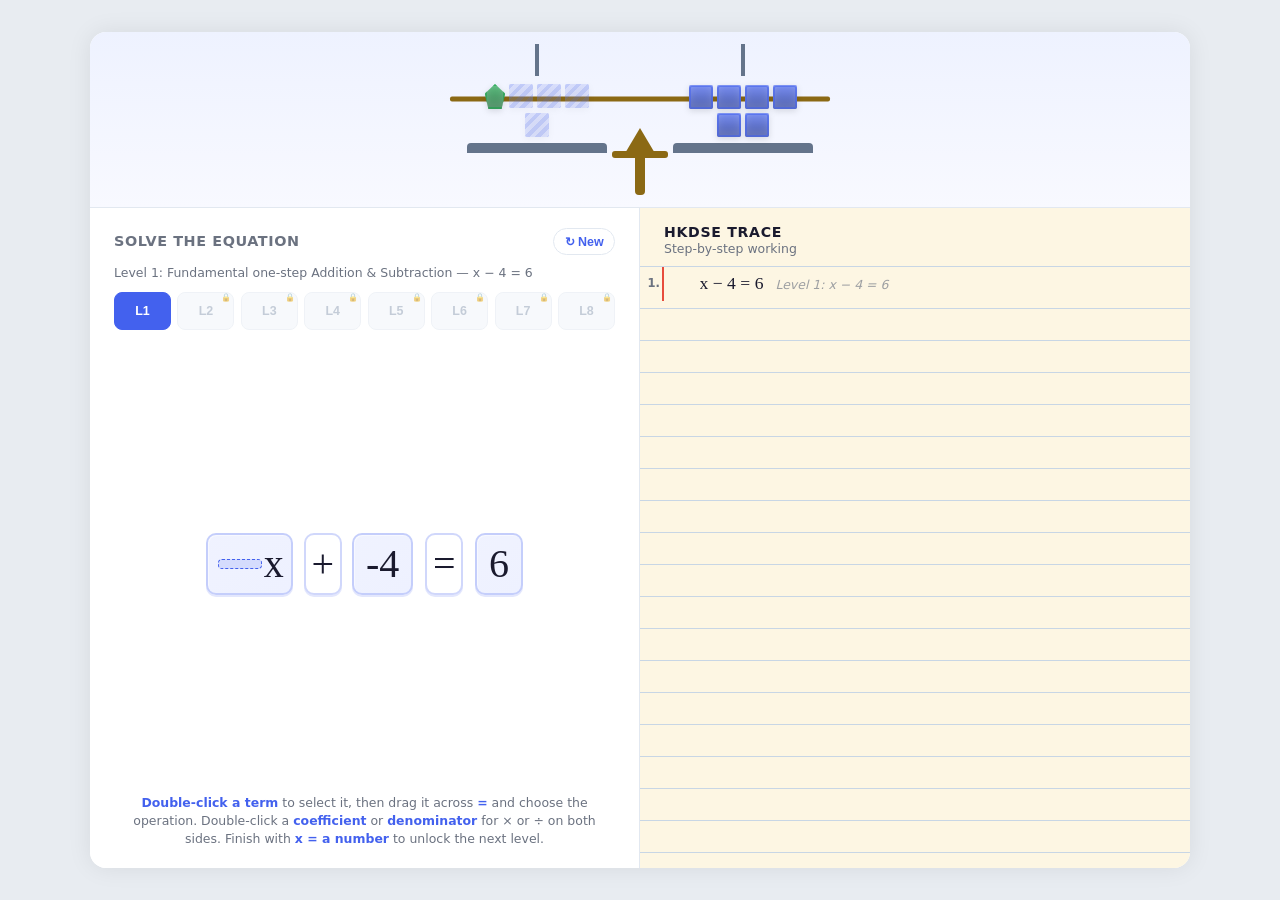
==== index.html @ f4ce08eb "Initial commit" ====
<!DOCTYPE html>
<html lang="en">
<head>
  <meta charset="UTF-8">
  <meta name="viewport" content="width=device-width, initial-scale=1.0, viewport-fit=cover">
  <meta name="theme-color" content="#4361ee">
  <title>Equation Learner</title>
  <link rel="stylesheet" href="styles.css">
</head>
<body>
  <div class="app" data-difficulty="easy">

    <!-- Zone 1: The Anchor -->
    <section class="zone zone--anchor" aria-label="Balance scale">
      <div class="balance-scale" aria-label="Algebraic balance scale with manipulatives">
        <div class="balance-scale__beam">
          <div class="balance-scale__plate balance-scale__plate--left">
            <div class="plate-surface" data-plate="left" aria-label="Left plate">
              <div class="plate-contents" id="plate-left"></div>
            </div>
          </div>
          <div class="balance-scale__fulcrum"></div>
          <div class="balance-scale__plate balance-scale__plate--right">
            <div class="plate-surface" data-plate="right" aria-label="Right plate">
              <div class="plate-contents" id="plate-right"></div>
            </div>
          </div>
        </div>
        <div class="balance-scale__stand"></div>
      </div>
    </section>

    <!-- Zone 2: The Action Canvas -->
    <section class="zone zone--canvas" aria-label="Equation workspace">
      <header class="canvas-header">
        <div class="canvas-header__top">
          <h1 class="canvas-title">Solve the equation</h1>
          <div class="canvas-header__actions">
            <a class="dragonbox-btn" id="dragonbox-btn" href="dragonbox.html" hidden title="Play the bonus DragonBox game">
              🐲 DragonBox
            </a>
            <button type="button" class="shuffle-btn" id="shuffle-btn" title="New random question">↻ New</button>
          </div>
        </div>
        <p class="level-info" id="level-info">Level 1: Loading…</p>
        <div class="level-picker" id="level-picker" role="group" aria-label="Choose level">
          <button type="button" class="level-btn is-active" data-level="1" title="Fundamental one-step Addition & Subtraction">L1</button>
          <button type="button" class="level-btn" data-level="2" title="Multiplicative one-step equations">L2</button>
          <button type="button" class="level-btn" data-level="3" title="Two-step standard equations">L3</button>
          <button type="button" class="level-btn" data-level="4" title="Combining like terms (both sides)">L4</button>
          <button type="button" class="level-btn" data-level="5" title="Removing brackets">L5</button>
          <button type="button" class="level-btn" data-level="6" title="Eliminating denominators">L6</button>
          <button type="button" class="level-btn" data-level="7" title="Bracket & denominator combo">L7</button>
          <button type="button" class="level-btn" data-level="8" title="Ultimate synthesis">L8</button>
        </div>
      </header>

      <div class="equation-canvas" id="equation-canvas">
        <svg class="distribution-svg" id="distribution-svg" aria-hidden="true"></svg>
        <div class="equation-row" id="equation-row"></div>
      </div>

      <p class="canvas-hint" id="canvas-hint">
        <strong>Double-click a term</strong> to select it, then drag it across <strong>=</strong> and choose the operation.
        Double-click a <strong>coefficient</strong> or <strong>denominator</strong> for × or ÷ on both sides.
        Finish with <strong>x = a number</strong> to unlock the next level.
      </p>
    </section>

    <!-- Zone 3: The HKDSE Trace -->
    <section class="zone zone--trace" aria-label="Solution trace">
      <header class="trace-header">
        <h2 class="trace-title">HKDSE Trace</h2>
        <span class="trace-subtitle">Step-by-step working</span>
      </header>
      <ol class="notebook-paper" id="step-trace"></ol>
    </section>

  </div>

  <!-- Operation modal -->
  <div class="op-modal" id="op-modal" hidden>
    <div class="op-modal__backdrop" data-dismiss="modal"></div>
    <div class="op-modal__panel" role="dialog" aria-modal="true" aria-labelledby="op-modal-title">
      <h3 class="op-modal__title" id="op-modal-title">What must we do to BOTH sides?</h3>
      <p class="op-modal__context" id="op-modal-context"></p>
      <div class="op-modal__choices" id="op-modal-choices"></div>
      <button type="button" class="op-modal__cancel" id="op-modal-cancel">Cancel</button>
    </div>
  </div>

  <div class="toast-stack" id="toast-stack" aria-live="polite"></div>

  <script src="levels.js"></script>
  <script src="progress.js"></script>
  <script src="state.js"></script>
  <script src="equation.js"></script>
  <script src="app.js"></script>
  <script>
    if (!window.LEVELS || !window.LEVELS.length) {
      document.getElementById("level-info").textContent =
        "Error: levels.js did not load. Keep all files in the same folder and refresh.";
    } else if (window.AppStore && !window.AppStore.isReady()) {
      window.AppStore.loadLevel(1);
    }
  </script>
</body>
</html>
---- styles.css ----
/* ── Reset & base ─────────────────────────────────────────── */
*, *::before, *::after { box-sizing: border-box; margin: 0; padding: 0; }

:root {
  /* Zone proportions (mobile portrait default) */
  --zone-anchor: 25%;
  --zone-canvas: 40%;
  --zone-trace: 35%;

  /* Difficulty overrides */
  --anchor-easy: 30%;
  --anchor-medium: 18%;
  --anchor-hard: 0%;

  /* Fluid sizing tokens */
  --app-max-width: 100%;
  --app-radius: 0;
  --app-padding-x: clamp(0.75rem, 3vw, 1.5rem);
  --app-padding-y: env(safe-area-inset-top, 0px) env(safe-area-inset-right, 0px) env(safe-area-inset-bottom, 0px) env(safe-area-inset-left, 0px);

  --scale-beam-width: clamp(220px, 78vw, 420px);
  --scale-chain-height: clamp(18px, 5vw, 32px);
  --scale-plate-width: clamp(72px, 28vw, 140px);
  --tile-size: clamp(16px, 4.5vw, 24px);
  --tile-int-color: #4361ee;
  --tile-var-color: #16a34a;
  --tile-neutral: #94a3b8;
  --scale-fulcrum: clamp(10px, 3vw, 16px);
  --scale-stand-height: clamp(24px, 6vw, 44px);

  --font-math-size: clamp(1.25rem, 4.5vw + 0.5rem, 2.25rem);
  --font-ui-size: clamp(0.7rem, 1.5vw + 0.5rem, 0.9rem);
  --font-trace-size: clamp(0.82rem, 1.2vw + 0.6rem, 1.05rem);
  --font-hint-size: clamp(0.62rem, 1vw + 0.45rem, 0.78rem);

  --term-padding-y: clamp(0.35rem, 1.5vw, 0.55rem);
  --term-padding-x: clamp(0.45rem, 2vw, 0.75rem);
  --term-radius: clamp(6px, 1.5vw, 10px);
  --term-gap: clamp(0.25rem, 1.5vw, 0.65rem);

  --line-height: clamp(24px, 5vw, 32px);
  --trace-padding: clamp(0.5rem, 2vw, 1rem);

  --ink: #1a1a2e;
  --ink-muted: #6b7280;
  --paper: #fdf6e3;
  --paper-line: #c8d6e5;
  --paper-margin: #e74c3c;
  --accent: #4361ee;
  --accent-light: #eef1ff;
  --scale-wood: #8b6914;
  --scale-metal: #64748b;

  --font-math: "Cambria Math", "Times New Roman", serif;
  --font-ui: system-ui, -apple-system, "Segoe UI", sans-serif;
}

html {
  height: 100%;
  -webkit-text-size-adjust: 100%;
  text-size-adjust: 100%;
}

body {
  min-height: 100%;
  min-height: 100dvh;
  overflow: hidden;
  font-family: var(--font-ui);
  font-size: var(--font-ui-size);
  color: var(--ink);
  background: #e8ecf1;
  padding: var(--app-padding-y);
}

/* ── App shell ─────────────────────────────────────────────── */
.app {
  display: flex;
  flex-direction: column;
  width: 100%;
  max-width: var(--app-max-width);
  height: 100%;
  height: 100dvh;
  max-height: 100dvh;
  margin: 0 auto;
  background: #fff;
  border-radius: var(--app-radius);
  box-shadow: 0 0 24px rgba(0, 0, 0, 0.08);
  overflow: hidden;
}

.zone {
  overflow: hidden;
  min-height: 0;
}

.zone--anchor {
  flex: 0 0 var(--zone-anchor);
  display: flex;
  align-items: center;
  justify-content: center;
  padding: clamp(0.25rem, 1.5vw, 0.75rem);
  background: linear-gradient(180deg, #eef2ff 0%, #f8f9ff 100%);
  border-bottom: 1px solid #e2e8f0;
  transition: flex-basis 0.35s ease, opacity 0.35s ease, min-height 0.35s ease;
}

.zone--canvas {
  flex: 0 0 var(--zone-canvas);
  display: flex;
  flex-direction: column;
  padding: clamp(0.5rem, 2vw, 1.25rem) var(--app-padding-x);
  background: #fff;
  border-bottom: 1px solid #e2e8f0;
  min-height: clamp(180px, 32vh, 360px);
  overflow-y: auto;
  overflow-x: hidden;
}

.zone--trace {
  flex: 1 1 var(--zone-trace);
  display: flex;
  flex-direction: column;
  min-height: clamp(120px, 22vh, 280px);
  background: var(--paper);
}

/* ── Difficulty: scale visibility ─────────────────────────── */
.app[data-difficulty="easy"] .zone--anchor {
  flex-basis: var(--anchor-easy);
}

.app[data-difficulty="easy"] .balance-scale {
  transform: scale(1);
  opacity: 1;
}

.app[data-difficulty="medium"] .zone--anchor {
  flex-basis: var(--anchor-medium);
}

.app[data-difficulty="medium"] .balance-scale {
  transform: scale(0.78);
  opacity: 0.85;
}

.app[data-difficulty="hard"] .zone--anchor {
  flex-basis: var(--anchor-hard);
  min-height: 0;
  padding: 0;
  opacity: 0;
  pointer-events: none;
  border: none;
}

.app[data-difficulty="hard"] .balance-scale {
  transform: scale(0.5);
}

/* ── Zone 1: Balance scale ────────────────────────────────── */
.balance-scale {
  display: flex;
  flex-direction: column;
  align-items: center;
  max-width: 100%;
  transition: transform 0.35s ease, opacity 0.35s ease;
  user-select: none;
  -webkit-user-select: none;
}

.balance-scale__beam {
  display: grid;
  grid-template-columns: 1fr auto 1fr;
  align-items: end;
  width: var(--scale-beam-width);
  max-width: 100%;
  position: relative;
  transform: rotate(var(--scale-tilt, 0deg));
  transform-origin: 50% 85%;
  transition: transform 0.55s cubic-bezier(0.34, 1.2, 0.64, 1);
}

.balance-scale[data-balance="tilted-left"] .balance-scale__fulcrum {
  filter: drop-shadow(-2px 2px 2px rgba(239, 68, 68, 0.35));
}

.balance-scale[data-balance="tilted-right"] .balance-scale__fulcrum {
  filter: drop-shadow(2px 2px 2px rgba(239, 68, 68, 0.35));
}

.balance-scale[data-balanced="true"] .balance-scale__beam {
  --scale-tilt: 0deg;
}

.balance-scale__beam::before {
  content: "";
  position: absolute;
  top: 50%;
  left: 0;
  right: 0;
  height: clamp(3px, 0.8vw, 5px);
  background: var(--scale-wood);
  border-radius: 2px;
  transform: translateY(-50%);
  z-index: 1;
}

.balance-scale__plate {
  display: flex;
  flex-direction: column;
  align-items: center;
  z-index: 2;
}

.balance-scale__plate::before {
  content: "";
  width: clamp(2px, 0.6vw, 4px);
  height: var(--scale-chain-height);
  background: var(--scale-metal);
  margin-bottom: -2px;
}

.balance-scale__plate::after {
  content: "";
  width: var(--scale-plate-width);
  height: clamp(6px, 1.5vw, 10px);
  background: var(--scale-metal);
  border-radius: 4px 4px 0 0;
}

/* ── Plate surface & manipulatives ─────────────────────────── */
.plate-surface {
  display: flex;
  align-items: flex-end;
  justify-content: center;
  width: var(--scale-plate-width);
  min-height: calc(var(--tile-size) * 2.8);
  margin-bottom: 2px;
  z-index: 2;
}

.plate-contents {
  display: flex;
  flex-wrap: wrap;
  align-content: flex-end;
  justify-content: center;
  gap: clamp(2px, 0.6vw, 4px);
  width: 100%;
  min-height: calc(var(--tile-size) * 2.2);
  padding: clamp(2px, 0.5vw, 4px);
  position: relative;
}

.plate-surface.is-drop-target .plate-contents {
  outline: 2px dashed var(--accent);
  outline-offset: 2px;
  border-radius: 4px;
  background: rgba(67, 97, 238, 0.06);
}

/* Shared manipulative base — glass fill-level containers */
.manipulative {
  --tile-color: var(--tile-int-color);
  --liquid-color: color-mix(in srgb, var(--tile-color) 82%, white);
  --liquid-deep: color-mix(in srgb, var(--tile-color) 65%, black);
  --glass-stroke: color-mix(in srgb, var(--tile-color) 55%, transparent);
  position: relative;
  width: var(--tile-size);
  height: var(--tile-size);
  flex-shrink: 0;
  cursor: grab;
  touch-action: none;
  transition: transform 0.2s ease, box-shadow 0.2s ease, opacity 0.2s ease;
  -webkit-user-select: none;
  user-select: none;
}

.manipulative--variable {
  --tile-color: var(--tile-var-color);
  --liquid-color: color-mix(in srgb, var(--tile-var-color) 78%, white);
  --liquid-deep: color-mix(in srgb, var(--tile-var-color) 62%, black);
  width: calc(var(--tile-size) * 0.85);
  height: calc(var(--tile-size) * 1.05);
}

.manipulative.is-dragging {
  opacity: 0.45;
  cursor: grabbing;
  z-index: 10;
}

.manipulative__glass {
  position: relative;
  width: 100%;
  height: 100%;
  filter: drop-shadow(0 2px 3px rgba(0, 0, 0, 0.12));
}

.manipulative__fill-wrap {
  position: absolute;
  left: 0;
  right: 0;
  bottom: 0;
  height: var(--fill-level, 100%);
  overflow: hidden;
  z-index: 1;
}

/* Liquid inside pawn — clipped to fill level from bottom */
.manipulative--variable .manipulative__fill-wrap .manipulative__fill {
  position: absolute;
  left: 0;
  bottom: 0;
  width: 100%;
  height: calc(100% * 100 / var(--fill-numer, 100));
  background: linear-gradient(
    180deg,
    var(--liquid-color) 0%,
    var(--liquid-deep) 100%
  );
  clip-path: polygon(50% 0%, 100% 38%, 82% 100%, 18% 100%, 0% 38%);
}

/* Liquid inside cube — clipped to fill level from bottom */
.manipulative__fill-wrap .manipulative__fill--cube {
  position: absolute;
  left: 0;
  bottom: 0;
  width: 100%;
  height: calc(100% * 100 / var(--fill-numer, 100));
  background: linear-gradient(
    180deg,
    var(--liquid-color) 0%,
    var(--liquid-deep) 100%
  );
  border-radius: 2px;
}

/* Glass outline — pawn (empty top shows through) */
.manipulative--variable .manipulative__outline {
  position: absolute;
  inset: 0;
  z-index: 2;
  pointer-events: none;
  clip-path: polygon(50% 0%, 100% 38%, 82% 100%, 18% 100%, 0% 38%);
  background: rgba(255, 255, 255, 0.12);
  box-shadow:
    inset 0 0 0 2px var(--glass-stroke),
    inset 0 -6px 12px rgba(255, 255, 255, 0.25);
}

/* Glass outline — cube */
.manipulative__outline--cube {
  position: absolute;
  inset: 0;
  z-index: 2;
  pointer-events: none;
  border-radius: 3px;
  background: rgba(255, 255, 255, 0.14);
  box-shadow:
    inset 0 0 0 2px var(--glass-stroke),
    inset 0 1px 0 rgba(255, 255, 255, 0.55),
    inset 0 -4px 10px rgba(255, 255, 255, 0.2);
}

/* Liquid surface meniscus at fill line */
.manipulative--partial .manipulative__fill-wrap::after {
  content: "";
  position: absolute;
  top: 0;
  left: 8%;
  right: 8%;
  height: 2px;
  background: color-mix(in srgb, var(--liquid-color) 90%, white);
  border-radius: 50%;
  opacity: 0.85;
  z-index: 3;
  box-shadow: 0 0 4px color-mix(in srgb, var(--liquid-color) 50%, transparent);
}

/* Positive: colored liquid in clear glass */
.manipulative--positive.manipulative--glass {
  background: transparent;
  border: none;
  box-shadow: none;
}

/* Negative: dashed glass, lighter liquid */
.manipulative--negative.manipulative--glass {
  background: transparent;
  border: none;
  box-shadow: none;
}

.manipulative--negative .manipulative__fill-wrap .manipulative__fill,
.manipulative--negative .manipulative__fill-wrap .manipulative__fill--cube {
  background: repeating-linear-gradient(
    135deg,
    color-mix(in srgb, var(--tile-color) 35%, transparent),
    color-mix(in srgb, var(--tile-color) 35%, transparent) 4px,
    color-mix(in srgb, var(--tile-color) 18%, transparent) 4px,
    color-mix(in srgb, var(--tile-color) 18%, transparent) 8px
  );
  opacity: 0.85;
}

.manipulative--negative .manipulative__outline,
.manipulative--negative .manipulative__outline--cube {
  background: rgba(255, 255, 255, 0.08);
  box-shadow:
    inset 0 0 0 2px dashed var(--tile-color),
    inset 0 1px 0 rgba(255, 255, 255, 0.35);
}

.manipulative--ghost {
  filter: drop-shadow(0 8px 16px rgba(67, 97, 238, 0.28));
}

/* Zero-pair merge animation */
.manipulative.is-merging {
  pointer-events: none;
  z-index: 20;
  animation: zero-pair-merge 0.65s ease-in forwards;
}

@keyframes zero-pair-merge {
  0% {
    transform: translate(0, 0) scale(1);
    opacity: 1;
    filter: none;
    box-shadow: none;
  }
  35% {
    transform: translate(var(--snap-x, 0), var(--snap-y, 0)) scale(1.12);
    opacity: 1;
    filter: drop-shadow(0 0 8px rgba(148, 163, 184, 0.9));
    background: var(--tile-neutral);
    border-color: var(--tile-neutral);
    box-shadow: 0 0 14px rgba(148, 163, 184, 0.75);
  }
  70% {
    transform: translate(var(--snap-x, 0), var(--snap-y, 0)) scale(1.05);
    opacity: 0.85;
    filter: drop-shadow(0 0 16px rgba(148, 163, 184, 1));
  }
  100% {
    transform: translate(var(--snap-x, 0), var(--snap-y, 0)) scale(0);
    opacity: 0;
    filter: none;
  }
}

.manipulative--integer.is-merging .manipulative__fill--cube,
.manipulative--variable.is-merging .manipulative__fill {
  background: var(--tile-neutral) !important;
  opacity: 0.9;
}

.manipulative--integer.is-merging .manipulative__outline--cube,
.manipulative--variable.is-merging .manipulative__outline {
  box-shadow: inset 0 0 0 2px var(--tile-neutral), 0 0 16px rgba(148, 163, 184, 0.8) !important;
}

.balance-scale__fulcrum {
  width: 0;
  height: 0;
  border-left: var(--scale-fulcrum) solid transparent;
  border-right: var(--scale-fulcrum) solid transparent;
  border-bottom: calc(var(--scale-fulcrum) * 1.7) solid var(--scale-wood);
  z-index: 3;
  align-self: end;
  margin-bottom: -2px;
}

.balance-scale__stand {
  width: clamp(6px, 1.5vw, 10px);
  height: var(--scale-stand-height);
  background: var(--scale-wood);
  border-radius: 0 0 4px 4px;
  margin-top: -2px;
}

.balance-scale__stand::after {
  content: "";
  display: block;
  width: clamp(36px, 12vw, 56px);
  height: clamp(4px, 1vw, 7px);
  background: var(--scale-wood);
  border-radius: 3px;
  margin-left: calc(clamp(36px, 12vw, 56px) / -2 + clamp(6px, 1.5vw, 10px) / 2);
}

/* ── Zone 2: Action canvas ────────────────────────────────── */
.canvas-header {
  display: flex;
  flex-direction: column;
  align-items: stretch;
  gap: clamp(0.35rem, 2vw, 0.65rem);
  margin-bottom: clamp(0.4rem, 2vw, 0.85rem);
  flex-shrink: 0;
}

.canvas-title {
  font-size: clamp(0.72rem, 1.8vw + 0.4rem, 0.9rem);
  font-weight: 600;
  color: var(--ink-muted);
  text-transform: uppercase;
  letter-spacing: 0.04em;
}

.difficulty-picker {
  display: flex;
  flex-wrap: wrap;
  gap: clamp(0.2rem, 1vw, 0.35rem);
}

.difficulty-btn {
  padding: clamp(0.2rem, 1vw, 0.35rem) clamp(0.45rem, 2vw, 0.7rem);
  min-height: 32px;
  min-width: 44px;
  font-size: clamp(0.65rem, 1.2vw + 0.4rem, 0.78rem);
  font-weight: 600;
  border: 1px solid #e2e8f0;
  border-radius: 999px;
  background: #fff;
  color: var(--ink-muted);
  cursor: pointer;
  transition: background 0.15s, color 0.15s, border-color 0.15s;
}

.difficulty-btn.is-active {
  background: var(--accent);
  border-color: var(--accent);
  color: #fff;
}

.equation-picker {
  display: none;
}

.canvas-header__top {
  display: flex;
  align-items: center;
  justify-content: space-between;
  width: 100%;
  gap: 0.5rem;
}

.canvas-header__actions {
  display: flex;
  align-items: center;
  gap: 0.4rem;
  flex-shrink: 0;
}

.dragonbox-btn {
  display: inline-flex;
  align-items: center;
  gap: 0.2rem;
  flex-shrink: 0;
  padding: 0.3rem 0.65rem;
  font-size: clamp(0.62rem, 1.1vw + 0.32rem, 0.76rem);
  font-weight: 700;
  border: 1px solid #c4b5fd;
  border-radius: 999px;
  background: linear-gradient(145deg, #f5f3ff, #ede9fe);
  color: #5b21b6;
  text-decoration: none;
  white-space: nowrap;
  transition: background 0.15s, border-color 0.15s, transform 0.15s;
}

.dragonbox-btn:hover {
  background: linear-gradient(145deg, #ede9fe, #ddd6fe);
  border-color: #a78bfa;
  transform: translateY(-1px);
}

.dragonbox-btn[hidden] {
  display: none !important;
}

.level-info {
  width: 100%;
  font-size: clamp(0.65rem, 1.5vw + 0.35rem, 0.78rem);
  color: var(--ink-muted);
  line-height: 1.35;
}

.level-btn {
  min-height: 38px;
  min-width: 0;
  padding: 0.35rem 0.2rem;
  font-size: clamp(0.68rem, 1.4vw + 0.35rem, 0.78rem);
  font-weight: 700;
  border: 1px solid #dbeafe;
  border-radius: 8px;
  background: #f8fafc;
  color: var(--ink-muted);
  cursor: pointer;
  line-height: 1.1;
  pointer-events: auto;
  position: relative;
  z-index: 2;
}

.level-picker {
  display: grid;
  grid-template-columns: repeat(8, minmax(0, 1fr));
  gap: clamp(0.25rem, 1vw, 0.4rem);
  width: 100%;
  flex-shrink: 0;
  position: relative;
  z-index: 2;
}

.level-btn.is-active {
  background: var(--accent);
  border-color: var(--accent);
  color: #fff;
}

.level-btn.is-completed:not(.is-active) {
  border-color: #86efac;
  background: #f0fdf4;
  color: #166534;
}

.level-btn.is-locked {
  opacity: 0.55;
  cursor: not-allowed;
  background: #f1f5f9;
  border-color: #e2e8f0;
  color: #94a3b8;
}

.level-btn.is-locked::after {
  content: "🔒";
  position: absolute;
  top: 1px;
  right: 2px;
  font-size: 0.5rem;
  line-height: 1;
  pointer-events: none;
}

.level-btn.is-completed:not(.is-active)::before {
  content: "✓";
  position: absolute;
  top: 1px;
  left: 3px;
  font-size: 0.55rem;
  line-height: 1;
  color: #16a34a;
  pointer-events: none;
}

.level-btn.is-active.is-completed::before {
  content: "✓";
  position: absolute;
  top: 1px;
  left: 3px;
  font-size: 0.55rem;
  line-height: 1;
  color: rgba(255, 255, 255, 0.9);
  pointer-events: none;
}

.shuffle-btn {
  flex-shrink: 0;
  padding: 0.3rem 0.65rem;
  font-size: clamp(0.65rem, 1.2vw + 0.35rem, 0.78rem);
  font-weight: 600;
  border: 1px solid #e2e8f0;
  border-radius: 999px;
  background: #fff;
  color: var(--accent);
  cursor: pointer;
}

.shuffle-btn:hover {
  background: var(--accent-light);
}

.math-term--fraction {
  display: inline-flex;
  flex-direction: column;
  align-items: center;
  background: #fef3c7;
  border-color: #fcd34d;
  cursor: default;
  padding: 0.25rem 0.35rem;
  min-width: 2.5em;
}

.math-term__numerator {
  display: inline-flex;
  flex-wrap: wrap;
  align-items: center;
  justify-content: center;
  gap: 0.15rem;
}

.math-term__frac-bar {
  display: block;
  width: 100%;
  height: 2px;
  background: var(--ink);
  margin: 0.12rem 0;
}

.math-term--denom-tap {
  display: inline-flex;
  align-items: center;
  justify-content: center;
  min-width: 1.4em;
  padding: 0.08em 0.3em;
  border-radius: 4px;
  background: rgba(245, 158, 11, 0.18);
  border: 1px dashed #f59e0b;
  cursor: pointer;
  font-weight: 700;
}

.math-term--denom-tap:hover {
  background: rgba(245, 158, 11, 0.32);
}

.math-term__leading-sign {
  align-self: center;
  margin-right: 0.15rem;
  font-weight: 300;
}

@media (max-width: 480px) {
  .level-picker {
    grid-template-columns: repeat(4, 1fr);
  }
}

.equation-canvas {
  flex: 1;
  display: flex;
  align-items: center;
  justify-content: flex-start;
  min-height: 0;
  overflow-x: auto;
  overflow-y: hidden;
  -webkit-overflow-scrolling: touch;
  position: relative;
}

/* Level 8: long fractions — compact terms to fit one screen */
.equation-canvas--compact {
  justify-content: center;
  overflow-x: hidden;
  --font-math-size: clamp(0.62rem, 1.8vw + 0.2rem, 0.95rem);
  --term-padding-y: clamp(0.14rem, 0.7vw, 0.28rem);
  --term-padding-x: clamp(0.18rem, 0.9vw, 0.36rem);
  --term-gap: clamp(0.1rem, 0.5vw, 0.28rem);
  --term-radius: clamp(3px, 0.8vw, 6px);
}

.equation-canvas--compact .equation-row {
  min-width: 0;
  max-width: 100%;
  transform-origin: center center;
  padding: 0.1rem;
}

.equation-canvas--compact .math-term {
  border-width: 1.5px;
}

.equation-canvas--compact .math-term--fraction {
  padding: 0.1rem 0.18rem;
  min-width: 1.6em;
}

.equation-canvas--compact .math-term__numerator {
  gap: 0.08rem;
}

.equation-canvas--compact .math-term__frac-bar {
  height: 1.5px;
  margin: 0.08rem 0;
}

.equation-canvas--compact .math-term--denom-tap,
.equation-canvas--compact .math-term--coeff-tap {
  min-width: 0.85em;
  padding: 0.04em 0.12em;
  font-size: 0.88em;
  margin: 0;
}

.equation-canvas--compact .math-term--group {
  gap: 0.05rem;
}

.equation-canvas--compact .math-term__group-inner {
  gap: 0.1rem;
}

.equation-canvas--compact .math-term__group-inner .math-term {
  padding: 0.12em 0.2em;
  font-size: 0.9em;
}

.equation-canvas--compact .math-term--operator {
  padding: var(--term-padding-y) 0.1rem;
  font-size: 0.85em;
}

.equation-canvas--compact .math-term--equals {
  font-size: 0.9em;
}

.equation-canvas--compact .math-term__leading-sign {
  margin-right: 0.08rem;
  font-size: 0.9em;
}

.equation-canvas--compact .math-term__paren,
.equation-canvas--compact .math-term__inner-op {
  font-size: 0.88em;
}

.distribution-svg {
  position: absolute;
  inset: 0;
  pointer-events: none;
  z-index: 5;
  overflow: visible;
}

.distribution-svg .distribution-arc {
  fill: none;
  stroke: #f59e0b;
  stroke-width: 3;
  stroke-dasharray: 8 5;
  stroke-linecap: round;
  pointer-events: stroke;
  cursor: pointer;
  opacity: 0.85;
  transition: stroke 0.2s, opacity 0.2s, stroke-width 0.2s;
}

.distribution-svg .distribution-arc:hover {
  stroke: #d97706;
  stroke-width: 4;
  opacity: 1;
}

.distribution-svg .distribution-arc.is-confirmed {
  stroke: #16a34a;
  stroke-dasharray: none;
  opacity: 1;
  animation: arc-pulse 0.45s ease;
}

@keyframes arc-pulse {
  0%, 100% { filter: drop-shadow(0 0 0 transparent); }
  50% { filter: drop-shadow(0 0 6px rgba(22, 163, 74, 0.8)); }
}

.equation-row {
  display: flex;
  flex-wrap: nowrap;
  align-items: center;
  justify-content: center;
  gap: var(--term-gap);
  width: max-content;
  min-width: 100%;
  padding: 0.25rem;
  position: relative;
  z-index: 2;
  white-space: nowrap;
}

.equation-side {
  display: inline-flex;
  flex-wrap: nowrap;
  flex-shrink: 0;
  align-items: center;
  justify-content: center;
  gap: var(--term-gap);
  white-space: nowrap;
}

.math-term {
  display: inline-flex;
  flex-shrink: 0;
  align-items: center;
  justify-content: center;
  padding: var(--term-padding-y) var(--term-padding-x);
  font-family: var(--font-math);
  font-size: var(--font-math-size);
  line-height: 1;
  background: linear-gradient(145deg, color-mix(in srgb, var(--accent-light) 90%, white), var(--accent-light));
  border: 2px solid color-mix(in srgb, var(--accent) 25%, transparent);
  border-radius: var(--term-radius);
  cursor: grab;
  touch-action: none;
  transition: border-color 0.15s, box-shadow 0.15s, transform 0.15s;
  -webkit-user-select: none;
  user-select: none;
  box-shadow:
    inset 1px 1px 0 rgba(255, 255, 255, 0.5),
    0 2px 0 color-mix(in srgb, var(--accent) 15%, transparent);
}

.math-term--movable:active {
  cursor: grabbing;
}

.math-term:hover {
  border-color: var(--accent);
  transform: translateY(-1px);
  box-shadow:
    inset 1px 1px 0 rgba(255, 255, 255, 0.5),
    0 4px 10px rgba(67, 97, 238, 0.18);
}

.math-term.is-selected {
  border-color: var(--accent);
  box-shadow: 0 0 0 3px rgba(67, 97, 238, 0.25);
  transform: scale(1.05);
}

.math-term.is-dragging {
  visibility: hidden;
  opacity: 0;
  pointer-events: none;
}

.math-term__placeholder {
  display: inline-block;
  flex-shrink: 0;
  border: 2px dashed rgba(67, 97, 238, 0.35);
  border-radius: var(--term-radius);
  background: rgba(67, 97, 238, 0.06);
  vertical-align: middle;
  animation: placeholder-pulse 1.2s ease-in-out infinite;
}

@keyframes placeholder-pulse {
  0%, 100% { opacity: 0.55; }
  50% { opacity: 1; }
}

.math-term--operator {
  background: transparent;
  padding: var(--term-padding-y) clamp(0.15rem, 1vw, 0.35rem);
  font-weight: 300;
  cursor: default;
}

.math-term--equals {
  cursor: default;
  flex-shrink: 0;
  transition: transform 0.2s ease, color 0.2s ease, box-shadow 0.2s ease;
}

.math-term--equals.is-active {
  transform: scale(1.2);
  color: var(--accent);
  text-shadow: 0 0 12px rgba(67, 97, 238, 0.45);
}

.math-term--group {
  background: linear-gradient(145deg, #fffbeb, #fef9c3);
  border-color: #fde047;
  gap: 0.1rem;
  box-shadow:
    inset 1px 1px 0 rgba(255, 255, 255, 0.6),
    0 2px 0 rgba(253, 224, 71, 0.5);
}

.math-term--group.math-term--movable,
.math-term--fraction.math-term--movable {
  cursor: grab;
}

.math-term__paren,
.math-term__inner-op {
  background: transparent;
  padding: 0 0.05rem;
  font-weight: 300;
  cursor: default;
}

.math-term__group-inner {
  display: inline-flex;
  align-items: center;
  gap: 0.2rem;
}

.math-term__group-inner .math-term {
  cursor: default;
  background: rgba(255, 255, 255, 0.6);
}

.math-term--coeff-tap {
  display: inline-flex;
  align-items: center;
  justify-content: center;
  min-width: 1.1em;
  padding: 0.1em 0.25em;
  margin: -0.1em 0.05em;
  border-radius: 4px;
  background: rgba(67, 97, 238, 0.15);
  border: 1px dashed var(--accent);
  cursor: pointer;
  font-weight: 700;
  transition: background 0.15s, transform 0.15s;
}

.math-term--coeff-tap:hover,
.math-term--coeff-tap:focus-visible {
  background: rgba(67, 97, 238, 0.28);
  transform: scale(1.08);
  outline: none;
}

.math-term--variable {
  padding-inline: calc(var(--term-padding-x) * 0.65);
}

.math-term__var {
  pointer-events: none;
}

.math-term--snapped {
  position: fixed !important;
  left: var(--snap-left) !important;
  top: var(--snap-top) !important;
  z-index: 900;
  cursor: default;
  box-shadow: 0 8px 24px rgba(67, 97, 238, 0.35);
  border-color: var(--accent);
  animation: term-snap 0.3s ease;
}

@keyframes term-snap {
  from { transform: scale(1.08); }
  to { transform: scale(1); }
}

.math-term--bounce {
  animation: term-bounce 0.45s ease;
}

@keyframes term-bounce {
  0%, 100% { transform: translateX(0); }
  25% { transform: translateX(-8px); }
  75% { transform: translateX(8px); }
}

.math-term--ghost {
  opacity: 1;
  transform: scale(1.1) rotate(var(--drag-tilt, 0deg));
  box-shadow:
    0 14px 32px rgba(67, 97, 238, 0.35),
    0 4px 10px rgba(0, 0, 0, 0.12);
  border-color: var(--accent);
  cursor: grabbing;
  transition: none;
}

.math-term--ghost.math-term--lifted {
  animation: term-lift 0.18s ease-out;
}

@keyframes term-lift {
  from {
    transform: scale(1) rotate(0deg);
    box-shadow: 0 2px 6px rgba(0, 0, 0, 0.1);
  }
  to {
    transform: scale(1.1) rotate(var(--drag-tilt, 0deg));
    box-shadow:
      0 14px 32px rgba(67, 97, 238, 0.35),
      0 4px 10px rgba(0, 0, 0, 0.12);
  }
}

.math-term--ghost.math-term--flip-preview {
  background: linear-gradient(145deg, #ecfdf5, #d1fae5);
  border-color: #10b981;
  box-shadow:
    0 14px 32px rgba(16, 185, 129, 0.35),
    0 4px 10px rgba(0, 0, 0, 0.1);
}

.math-term--merge-target {
  outline: 3px solid #10b981;
  outline-offset: 3px;
  transform: scale(1.06);
  box-shadow: 0 0 0 4px rgba(16, 185, 129, 0.2);
}

.math-term--transfer {
  box-shadow: 0 8px 22px rgba(67, 97, 238, 0.35);
  border-color: var(--accent);
}

.math-term--transfer-flip {
  filter: hue-rotate(180deg);
  opacity: 0.92;
}

.equation-side.is-drop-highlight {
  outline: 2px dashed var(--accent);
  outline-offset: 4px;
  border-radius: 8px;
  background: rgba(67, 97, 238, 0.06);
  transition: background 0.25s, outline 0.25s;
}

/* Operation modal */
.op-modal[hidden] {
  display: none !important;
}

.op-modal {
  position: fixed;
  inset: 0;
  z-index: 2000;
  display: flex;
  align-items: center;
  justify-content: center;
  padding: 1rem;
}

.op-modal__backdrop {
  position: absolute;
  inset: 0;
  background: rgba(15, 23, 42, 0.45);
  backdrop-filter: blur(2px);
}

.op-modal__panel {
  position: relative;
  width: min(100%, 360px);
  padding: clamp(1rem, 4vw, 1.35rem);
  background: #fff;
  border-radius: 14px;
  box-shadow: 0 16px 40px rgba(0, 0, 0, 0.18);
  animation: modal-in 0.25s ease;
}

@keyframes modal-in {
  from { opacity: 0; transform: translateY(12px) scale(0.96); }
  to { opacity: 1; transform: translateY(0) scale(1); }
}

.op-modal__title {
  font-size: clamp(0.95rem, 2.5vw, 1.1rem);
  margin-bottom: 0.35rem;
}

.op-modal__context {
  font-size: clamp(0.78rem, 2vw, 0.88rem);
  color: var(--ink-muted);
  margin-bottom: 0.85rem;
}

.op-modal__choices {
  display: grid;
  grid-template-columns: 1fr 1fr;
  gap: 0.5rem;
  margin-bottom: 0.75rem;
}

.op-modal__choice {
  min-height: 44px;
  font-family: var(--font-math);
  font-size: clamp(1rem, 3vw, 1.15rem);
  font-weight: 600;
  border: 2px solid #e2e8f0;
  border-radius: 10px;
  background: #f8fafc;
  cursor: pointer;
  transition: border-color 0.15s, background 0.15s, transform 0.15s;
}

.op-modal__choice:hover:not(:disabled) {
  border-color: var(--accent);
  background: var(--accent-light);
}

.op-modal__choice.is-correct {
  border-color: #16a34a;
  background: #dcfce7;
  color: #166534;
}

.op-modal__choice.is-wrong {
  border-color: #ef4444;
  background: #fee2e2;
  animation: shake 0.35s ease;
}

@keyframes shake {
  0%, 100% { transform: translateX(0); }
  33% { transform: translateX(-5px); }
  66% { transform: translateX(5px); }
}

.op-modal__cancel {
  width: 100%;
  padding: 0.55rem;
  font-size: 0.82rem;
  border: none;
  border-radius: 8px;
  background: #f1f5f9;
  color: var(--ink-muted);
  cursor: pointer;
}

/* Toast */
.toast-stack {
  position: fixed;
  bottom: calc(1rem + env(safe-area-inset-bottom, 0px));
  left: 50%;
  transform: translateX(-50%);
  z-index: 2100;
  display: flex;
  flex-direction: column;
  gap: 0.5rem;
  width: min(92vw, 380px);
  pointer-events: none;
}

.toast {
  padding: 0.65rem 0.85rem;
  background: #1e293b;
  color: #f8fafc;
  border-radius: 10px;
  font-size: 0.82rem;
  text-align: center;
  opacity: 0;
  transform: translateY(8px);
  transition: opacity 0.25s, transform 0.25s;
  box-shadow: 0 8px 20px rgba(0, 0, 0, 0.2);
}

.toast.is-visible {
  opacity: 1;
  transform: translateY(0);
}

.canvas-hint {
  flex-shrink: 0;
  text-align: center;
  font-size: var(--font-hint-size);
  color: var(--ink-muted);
  margin-top: clamp(0.25rem, 1.5vw, 0.6rem);
  line-height: 1.45;
  padding: 0 0.35rem;
}

.canvas-hint strong {
  color: var(--accent);
  font-weight: 700;
}

.math-term--movable.is-armed {
  outline: 3px solid var(--accent);
  outline-offset: 3px;
  transform: scale(1.06);
  box-shadow: 0 0 0 4px rgba(67, 97, 238, 0.22);
  z-index: 3;
}

/* ── Zone 3: HKDSE Trace ──────────────────────────────────── */
.trace-header {
  flex-shrink: 0;
  padding: var(--trace-padding) var(--app-padding-x) clamp(0.35rem, 1.5vw, 0.6rem);
  border-bottom: 1px solid var(--paper-line);
  background: var(--paper);
}

.trace-title {
  font-size: clamp(0.72rem, 1.5vw + 0.45rem, 0.88rem);
  font-weight: 700;
  text-transform: uppercase;
  letter-spacing: 0.05em;
  color: var(--ink);
}

.trace-subtitle {
  font-size: var(--font-hint-size);
  color: var(--ink-muted);
}

.notebook-paper {
  flex: 1;
  overflow-y: auto;
  overflow-x: hidden;
  list-style: none;
  padding: 0;
  margin: 0;
  counter-reset: step;
  -webkit-overflow-scrolling: touch;
  background:
    repeating-linear-gradient(
      transparent,
      transparent calc(var(--line-height) - 1px),
      var(--paper-line) calc(var(--line-height) - 1px),
      var(--paper-line) var(--line-height)
    );
  background-position: 0 clamp(6px, 1.5vw, 10px);
}

.notebook-line {
  display: flex;
  align-items: baseline;
  flex-wrap: wrap;
  gap: clamp(0.25rem, 1.5vw, 0.75rem);
  padding: 0 var(--app-padding-x) 0 clamp(1.5rem, 5vw, 2.25rem);
  min-height: var(--line-height);
  line-height: var(--line-height);
  position: relative;
  border-left: 2px solid var(--paper-margin);
  margin-left: clamp(0.85rem, 3vw, 1.35rem);
}

.notebook-line::before {
  counter-increment: step;
  content: counter(step) ".";
  position: absolute;
  left: clamp(-1rem, -3vw, -0.85rem);
  font-size: clamp(0.58rem, 1.2vw + 0.35rem, 0.72rem);
  color: var(--ink-muted);
  font-weight: 600;
}

.step-equation {
  font-family: var(--font-math);
  font-size: var(--font-trace-size);
  flex-shrink: 0;
  max-width: 100%;
  overflow-x: auto;
}

.step-explanation {
  font-size: clamp(0.65rem, 1vw + 0.4rem, 0.78rem);
  color: var(--ink-muted);
  opacity: 0.65;
  font-style: italic;
  flex: 1 1 auto;
  min-width: 0;
  overflow: hidden;
  text-overflow: ellipsis;
}

.notebook-line--error .step-explanation {
  color: #dc2626;
  opacity: 0.85;
}

.notebook-line--success .step-explanation {
  color: #16a34a;
  font-weight: 600;
  opacity: 1;
}

/* ════════════════════════════════════════════════════════════
   RESPONSIVE BREAKPOINTS
   ════════════════════════════════════════════════════════════ */

/* ── Very small phones (≤360px) ───────────────────────────── */
@media (max-width: 360px) {
  :root {
    --zone-anchor: 22%;
    --zone-canvas: 42%;
    --zone-trace: 36%;
    --anchor-easy: 26%;
    --anchor-medium: 14%;
  }

  .canvas-header {
    flex-direction: column;
    align-items: stretch;
  }

  .difficulty-picker {
    justify-content: center;
  }

  .notebook-line {
    flex-direction: column;
    align-items: flex-start;
    gap: 0.1rem;
    padding-bottom: 0.15rem;
  }

  .step-explanation {
    padding-left: 0.15rem;
    white-space: normal;
  }
}

/* ── Small phones in landscape / short screens ────────────── */
@media (max-height: 500px) and (orientation: landscape) {
  :root {
    --zone-anchor: 20%;
    --zone-canvas: 45%;
    --zone-trace: 35%;
    --anchor-easy: 22%;
    --anchor-medium: 12%;
    --font-math-size: clamp(1rem, 3vh + 0.5rem, 1.5rem);
  }

  .app {
    height: 100svh;
    max-height: 100svh;
  }

  .zone--canvas {
    min-height: 100px;
  }

  .zone--trace {
    min-height: 80px;
  }

  .canvas-hint {
    display: none;
  }

  .trace-subtitle {
    display: none;
  }
}

/* ── Large phones (481px+) ────────────────────────────────── */
@media (min-width: 481px) {
  :root {
    --app-max-width: min(520px, 100%);
    --app-radius: 12px;
    --scale-beam-width: clamp(220px, 60vw, 300px);
  }

  body {
    padding: clamp(0.5rem, 2vw, 1rem);
  }

  .app {
    height: calc(100dvh - clamp(1rem, 4vw, 2rem));
    max-height: calc(100dvh - clamp(1rem, 4vw, 2rem));
  }
}

/* ── Tablets portrait (768px+) ────────────────────────────── */
@media (min-width: 768px) {
  :root {
    --app-max-width: min(640px, 92vw);
    --app-radius: 16px;
    --zone-anchor: 24%;
    --zone-canvas: 38%;
    --zone-trace: 38%;
    --anchor-easy: 28%;
    --anchor-medium: 16%;
    --scale-beam-width: clamp(260px, 45vw, 360px);
    --font-math-size: clamp(1.6rem, 2.5vw + 0.8rem, 2.4rem);
  }

  .difficulty-btn {
    min-height: 36px;
    min-width: 48px;
  }

  .math-term {
    min-height: 44px;
  }
}

/* ── Tablets landscape / small laptops (1024px+) ──────────── */
@media (min-width: 1024px) {
  :root {
    --app-max-width: min(960px, 94vw);
    --zone-anchor: 22%;
    --zone-canvas: 40%;
    --zone-trace: 38%;
  }

  body {
    display: flex;
    align-items: center;
    justify-content: center;
    min-height: 100dvh;
    padding: 1.5rem;
  }

  .app {
    display: grid;
    grid-template-columns: 1fr 1fr;
    grid-template-rows: auto 1fr;
    grid-template-areas:
      "anchor anchor"
      "canvas trace";
    height: min(820px, calc(100dvh - 3rem));
    max-height: min(820px, calc(100dvh - 3rem));
  }

  .zone--anchor {
    grid-area: anchor;
    flex: unset;
    min-height: clamp(140px, 18vh, 200px);
  }

  .zone--canvas {
    grid-area: canvas;
    flex: unset;
    border-bottom: none;
    border-right: 1px solid #e2e8f0;
    min-height: 0;
  }

  .zone--trace {
    grid-area: trace;
    flex: unset;
    min-height: 0;
  }

  .app[data-difficulty="hard"] .zone--anchor {
    min-height: 0;
    grid-row: anchor;
  }
}

/* ── Desktop (1280px+) ─────────────────────────────────────── */
@media (min-width: 1280px) {
  :root {
    --app-max-width: min(1100px, 90vw);
    --scale-beam-width: 380px;
    --font-math-size: 2.5rem;
    --font-trace-size: 1.1rem;
  }

  .app {
    height: min(860px, calc(100dvh - 4rem));
    max-height: min(860px, calc(100dvh - 4rem));
  }

  .equation-row {
    gap: 0.75rem;
  }
}

/* ── Large desktop (1536px+) ──────────────────────────────── */
@media (min-width: 1536px) {
  :root {
    --app-max-width: 1200px;
  }
}

/* ── Touch devices: larger tap targets ────────────────────── */
@media (hover: none) and (pointer: coarse) {
  .math-term {
    min-height: 44px;
    min-width: 44px;
  }

  .difficulty-btn {
    min-height: 44px;
    padding-inline: 0.85rem;
  }
}

/* ── Reduced motion preference ────────────────────────────── */
@media (prefers-reduced-motion: reduce) {
  .balance-scale,
  .zone--anchor,
  .math-term,
  .difficulty-btn,
  .manipulative,
  .op-modal__panel,
  .toast,
  .distribution-arc {
    transition: none;
    animation: none !important;
  }

  .manipulative.is-merging {
    animation: zero-pair-merge-reduced 0.01s forwards;
  }
}

@keyframes zero-pair-merge-reduced {
  to { opacity: 0; transform: scale(0); }
}
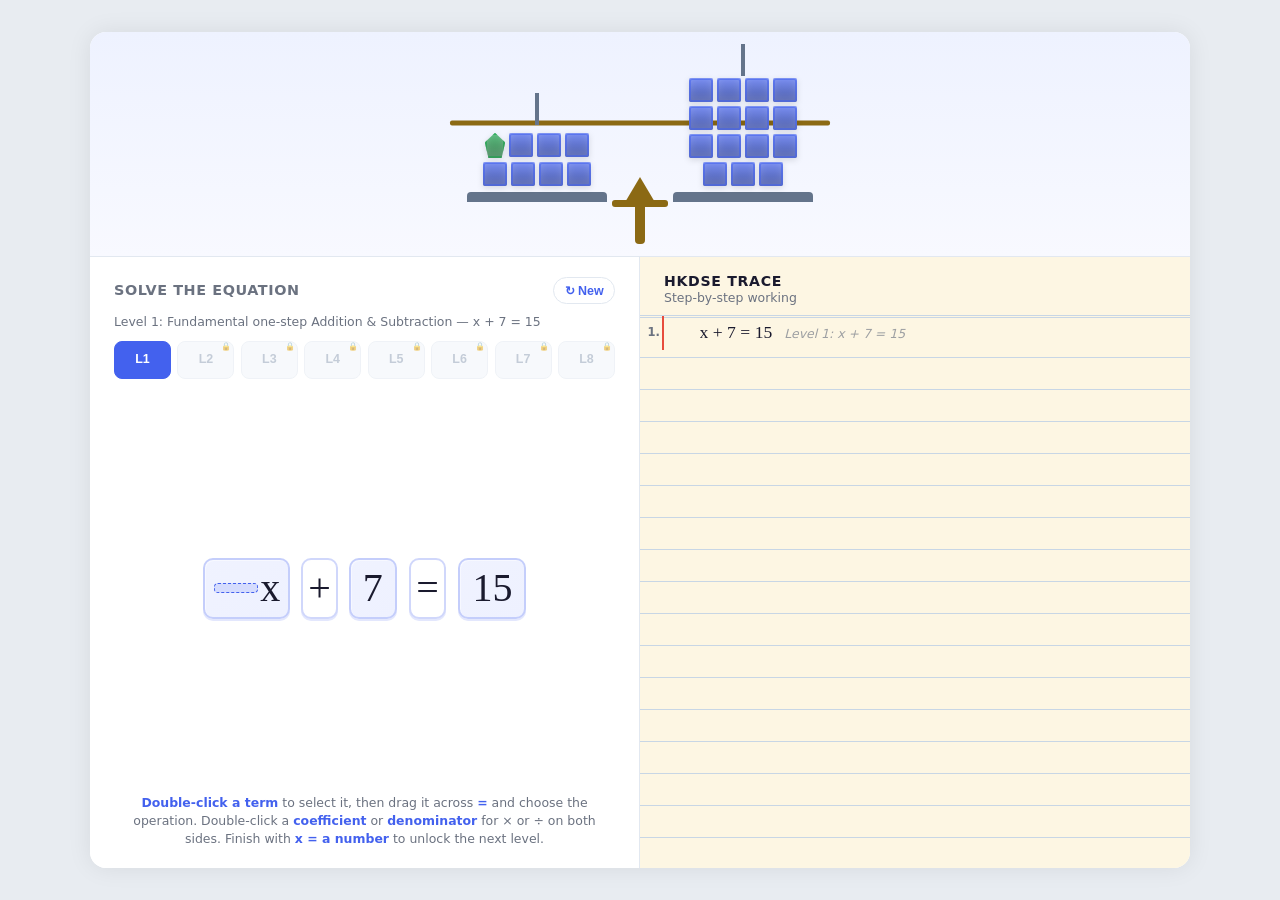
==== commit 1f9c65ce: "Add files via upload" ====
--- a/index.html
+++ b/index.html
@@ -1,108 +1,108 @@
-<!DOCTYPE html>
-<html lang="en">
-<head>
-  <meta charset="UTF-8">
-  <meta name="viewport" content="width=device-width, initial-scale=1.0, viewport-fit=cover">
-  <meta name="theme-color" content="#4361ee">
-  <title>Equation Learner</title>
-  <link rel="stylesheet" href="styles.css">
-</head>
-<body>
-  <div class="app" data-difficulty="easy">
-
-    <!-- Zone 1: The Anchor -->
-    <section class="zone zone--anchor" aria-label="Balance scale">
-      <div class="balance-scale" aria-label="Algebraic balance scale with manipulatives">
-        <div class="balance-scale__beam">
-          <div class="balance-scale__plate balance-scale__plate--left">
-            <div class="plate-surface" data-plate="left" aria-label="Left plate">
-              <div class="plate-contents" id="plate-left"></div>
-            </div>
-          </div>
-          <div class="balance-scale__fulcrum"></div>
-          <div class="balance-scale__plate balance-scale__plate--right">
-            <div class="plate-surface" data-plate="right" aria-label="Right plate">
-              <div class="plate-contents" id="plate-right"></div>
-            </div>
-          </div>
-        </div>
-        <div class="balance-scale__stand"></div>
-      </div>
-    </section>
-
-    <!-- Zone 2: The Action Canvas -->
-    <section class="zone zone--canvas" aria-label="Equation workspace">
-      <header class="canvas-header">
-        <div class="canvas-header__top">
-          <h1 class="canvas-title">Solve the equation</h1>
-          <div class="canvas-header__actions">
-            <a class="dragonbox-btn" id="dragonbox-btn" href="dragonbox.html" hidden title="Play the bonus DragonBox game">
-              🐲 DragonBox
-            </a>
-            <button type="button" class="shuffle-btn" id="shuffle-btn" title="New random question">↻ New</button>
-          </div>
-        </div>
-        <p class="level-info" id="level-info">Level 1: Loading…</p>
-        <div class="level-picker" id="level-picker" role="group" aria-label="Choose level">
-          <button type="button" class="level-btn is-active" data-level="1" title="Fundamental one-step Addition & Subtraction">L1</button>
-          <button type="button" class="level-btn" data-level="2" title="Multiplicative one-step equations">L2</button>
-          <button type="button" class="level-btn" data-level="3" title="Two-step standard equations">L3</button>
-          <button type="button" class="level-btn" data-level="4" title="Combining like terms (both sides)">L4</button>
-          <button type="button" class="level-btn" data-level="5" title="Removing brackets">L5</button>
-          <button type="button" class="level-btn" data-level="6" title="Eliminating denominators">L6</button>
-          <button type="button" class="level-btn" data-level="7" title="Bracket & denominator combo">L7</button>
-          <button type="button" class="level-btn" data-level="8" title="Ultimate synthesis">L8</button>
-        </div>
-      </header>
-
-      <div class="equation-canvas" id="equation-canvas">
-        <svg class="distribution-svg" id="distribution-svg" aria-hidden="true"></svg>
-        <div class="equation-row" id="equation-row"></div>
-      </div>
-
-      <p class="canvas-hint" id="canvas-hint">
-        <strong>Double-click a term</strong> to select it, then drag it across <strong>=</strong> and choose the operation.
-        Double-click a <strong>coefficient</strong> or <strong>denominator</strong> for × or ÷ on both sides.
-        Finish with <strong>x = a number</strong> to unlock the next level.
-      </p>
-    </section>
-
-    <!-- Zone 3: The HKDSE Trace -->
-    <section class="zone zone--trace" aria-label="Solution trace">
-      <header class="trace-header">
-        <h2 class="trace-title">HKDSE Trace</h2>
-        <span class="trace-subtitle">Step-by-step working</span>
-      </header>
-      <ol class="notebook-paper" id="step-trace"></ol>
-    </section>
-
-  </div>
-
-  <!-- Operation modal -->
-  <div class="op-modal" id="op-modal" hidden>
-    <div class="op-modal__backdrop" data-dismiss="modal"></div>
-    <div class="op-modal__panel" role="dialog" aria-modal="true" aria-labelledby="op-modal-title">
-      <h3 class="op-modal__title" id="op-modal-title">What must we do to BOTH sides?</h3>
-      <p class="op-modal__context" id="op-modal-context"></p>
-      <div class="op-modal__choices" id="op-modal-choices"></div>
-      <button type="button" class="op-modal__cancel" id="op-modal-cancel">Cancel</button>
-    </div>
-  </div>
-
-  <div class="toast-stack" id="toast-stack" aria-live="polite"></div>
-
-  <script src="levels.js"></script>
-  <script src="progress.js"></script>
-  <script src="state.js"></script>
-  <script src="equation.js"></script>
-  <script src="app.js"></script>
-  <script>
-    if (!window.LEVELS || !window.LEVELS.length) {
-      document.getElementById("level-info").textContent =
-        "Error: levels.js did not load. Keep all files in the same folder and refresh.";
-    } else if (window.AppStore && !window.AppStore.isReady()) {
-      window.AppStore.loadLevel(1);
-    }
-  </script>
-</body>
-</html>
+<!DOCTYPE html>
+<html lang="en">
+<head>
+  <meta charset="UTF-8">
+  <meta name="viewport" content="width=device-width, initial-scale=1.0, viewport-fit=cover">
+  <meta name="theme-color" content="#4361ee">
+  <title>Equation Learner</title>
+  <link rel="stylesheet" href="styles.css">
+</head>
+<body>
+  <div class="app" data-difficulty="easy">
+
+    <!-- Zone 1: The Anchor -->
+    <section class="zone zone--anchor" aria-label="Balance scale">
+      <div class="balance-scale" aria-label="Algebraic balance scale with manipulatives">
+        <div class="balance-scale__beam">
+          <div class="balance-scale__plate balance-scale__plate--left">
+            <div class="plate-surface" data-plate="left" aria-label="Left plate">
+              <div class="plate-contents" id="plate-left"></div>
+            </div>
+          </div>
+          <div class="balance-scale__fulcrum"></div>
+          <div class="balance-scale__plate balance-scale__plate--right">
+            <div class="plate-surface" data-plate="right" aria-label="Right plate">
+              <div class="plate-contents" id="plate-right"></div>
+            </div>
+          </div>
+        </div>
+        <div class="balance-scale__stand"></div>
+      </div>
+    </section>
+
+    <!-- Zone 2: The Action Canvas -->
+    <section class="zone zone--canvas" aria-label="Equation workspace">
+      <header class="canvas-header">
+        <div class="canvas-header__top">
+          <h1 class="canvas-title">Solve the equation</h1>
+          <div class="canvas-header__actions">
+            <a class="dragonbox-btn" id="dragonbox-btn" href="dragonbox.html" hidden title="Play the bonus DragonBox game">
+              🐲 DragonBox
+            </a>
+            <button type="button" class="shuffle-btn" id="shuffle-btn" title="New random question">↻ New</button>
+          </div>
+        </div>
+        <p class="level-info" id="level-info">Level 1: Loading…</p>
+        <div class="level-picker" id="level-picker" role="group" aria-label="Choose level">
+          <button type="button" class="level-btn is-active" data-level="1" title="Fundamental one-step Addition & Subtraction">L1</button>
+          <button type="button" class="level-btn" data-level="2" title="Multiplicative one-step equations">L2</button>
+          <button type="button" class="level-btn" data-level="3" title="Two-step standard equations">L3</button>
+          <button type="button" class="level-btn" data-level="4" title="Combining like terms (both sides)">L4</button>
+          <button type="button" class="level-btn" data-level="5" title="Removing brackets">L5</button>
+          <button type="button" class="level-btn" data-level="6" title="Eliminating denominators">L6</button>
+          <button type="button" class="level-btn" data-level="7" title="Bracket & denominator combo">L7</button>
+          <button type="button" class="level-btn" data-level="8" title="Ultimate synthesis">L8</button>
+        </div>
+      </header>
+
+      <div class="equation-canvas" id="equation-canvas">
+        <svg class="distribution-svg" id="distribution-svg" aria-hidden="true"></svg>
+        <div class="equation-row" id="equation-row"></div>
+      </div>
+
+      <p class="canvas-hint" id="canvas-hint">
+        <strong>Double-click a term</strong> to select it, then drag it across <strong>=</strong> and choose the operation.
+        Double-click a <strong>coefficient</strong> or <strong>denominator</strong> for × or ÷ on both sides.
+        Finish with <strong>x = a number</strong> to unlock the next level.
+      </p>
+    </section>
+
+    <!-- Zone 3: The HKDSE Trace -->
+    <section class="zone zone--trace" aria-label="Solution trace">
+      <header class="trace-header">
+        <h2 class="trace-title">HKDSE Trace</h2>
+        <span class="trace-subtitle">Step-by-step working</span>
+      </header>
+      <ol class="notebook-paper" id="step-trace"></ol>
+    </section>
+
+  </div>
+
+  <!-- Operation modal -->
+  <div class="op-modal" id="op-modal" hidden>
+    <div class="op-modal__backdrop" data-dismiss="modal"></div>
+    <div class="op-modal__panel" role="dialog" aria-modal="true" aria-labelledby="op-modal-title">
+      <h3 class="op-modal__title" id="op-modal-title">What must we do to BOTH sides?</h3>
+      <p class="op-modal__context" id="op-modal-context"></p>
+      <div class="op-modal__choices" id="op-modal-choices"></div>
+      <button type="button" class="op-modal__cancel" id="op-modal-cancel">Cancel</button>
+    </div>
+  </div>
+
+  <div class="toast-stack" id="toast-stack" aria-live="polite"></div>
+
+  <script src="levels.js"></script>
+  <script src="progress.js"></script>
+  <script src="state.js"></script>
+  <script src="equation.js"></script>
+  <script src="app.js"></script>
+  <script>
+    if (!window.LEVELS || !window.LEVELS.length) {
+      document.getElementById("level-info").textContent =
+        "Error: levels.js did not load. Keep all files in the same folder and refresh.";
+    } else if (window.AppStore && !window.AppStore.isReady()) {
+      window.AppStore.loadLevel(1);
+    }
+  </script>
+</body>
+</html>
--- a/styles.css
+++ b/styles.css
@@ -1,1594 +1,1594 @@
-/* ── Reset & base ─────────────────────────────────────────── */
-*, *::before, *::after { box-sizing: border-box; margin: 0; padding: 0; }
-
-:root {
-  /* Zone proportions (mobile portrait default) */
-  --zone-anchor: 25%;
-  --zone-canvas: 40%;
-  --zone-trace: 35%;
-
-  /* Difficulty overrides */
-  --anchor-easy: 30%;
-  --anchor-medium: 18%;
-  --anchor-hard: 0%;
-
-  /* Fluid sizing tokens */
-  --app-max-width: 100%;
-  --app-radius: 0;
-  --app-padding-x: clamp(0.75rem, 3vw, 1.5rem);
-  --app-padding-y: env(safe-area-inset-top, 0px) env(safe-area-inset-right, 0px) env(safe-area-inset-bottom, 0px) env(safe-area-inset-left, 0px);
-
-  --scale-beam-width: clamp(220px, 78vw, 420px);
-  --scale-chain-height: clamp(18px, 5vw, 32px);
-  --scale-plate-width: clamp(72px, 28vw, 140px);
-  --tile-size: clamp(16px, 4.5vw, 24px);
-  --tile-int-color: #4361ee;
-  --tile-var-color: #16a34a;
-  --tile-neutral: #94a3b8;
-  --scale-fulcrum: clamp(10px, 3vw, 16px);
-  --scale-stand-height: clamp(24px, 6vw, 44px);
-
-  --font-math-size: clamp(1.25rem, 4.5vw + 0.5rem, 2.25rem);
-  --font-ui-size: clamp(0.7rem, 1.5vw + 0.5rem, 0.9rem);
-  --font-trace-size: clamp(0.82rem, 1.2vw + 0.6rem, 1.05rem);
-  --font-hint-size: clamp(0.62rem, 1vw + 0.45rem, 0.78rem);
-
-  --term-padding-y: clamp(0.35rem, 1.5vw, 0.55rem);
-  --term-padding-x: clamp(0.45rem, 2vw, 0.75rem);
-  --term-radius: clamp(6px, 1.5vw, 10px);
-  --term-gap: clamp(0.25rem, 1.5vw, 0.65rem);
-
-  --line-height: clamp(24px, 5vw, 32px);
-  --trace-padding: clamp(0.5rem, 2vw, 1rem);
-
-  --ink: #1a1a2e;
-  --ink-muted: #6b7280;
-  --paper: #fdf6e3;
-  --paper-line: #c8d6e5;
-  --paper-margin: #e74c3c;
-  --accent: #4361ee;
-  --accent-light: #eef1ff;
-  --scale-wood: #8b6914;
-  --scale-metal: #64748b;
-
-  --font-math: "Cambria Math", "Times New Roman", serif;
-  --font-ui: system-ui, -apple-system, "Segoe UI", sans-serif;
-}
-
-html {
-  height: 100%;
-  -webkit-text-size-adjust: 100%;
-  text-size-adjust: 100%;
-}
-
-body {
-  min-height: 100%;
-  min-height: 100dvh;
-  overflow: hidden;
-  font-family: var(--font-ui);
-  font-size: var(--font-ui-size);
-  color: var(--ink);
-  background: #e8ecf1;
-  padding: var(--app-padding-y);
-}
-
-/* ── App shell ─────────────────────────────────────────────── */
-.app {
-  display: flex;
-  flex-direction: column;
-  width: 100%;
-  max-width: var(--app-max-width);
-  height: 100%;
-  height: 100dvh;
-  max-height: 100dvh;
-  margin: 0 auto;
-  background: #fff;
-  border-radius: var(--app-radius);
-  box-shadow: 0 0 24px rgba(0, 0, 0, 0.08);
-  overflow: hidden;
-}
-
-.zone {
-  overflow: hidden;
-  min-height: 0;
-}
-
-.zone--anchor {
-  flex: 0 0 var(--zone-anchor);
-  display: flex;
-  align-items: center;
-  justify-content: center;
-  padding: clamp(0.25rem, 1.5vw, 0.75rem);
-  background: linear-gradient(180deg, #eef2ff 0%, #f8f9ff 100%);
-  border-bottom: 1px solid #e2e8f0;
-  transition: flex-basis 0.35s ease, opacity 0.35s ease, min-height 0.35s ease;
-}
-
-.zone--canvas {
-  flex: 0 0 var(--zone-canvas);
-  display: flex;
-  flex-direction: column;
-  padding: clamp(0.5rem, 2vw, 1.25rem) var(--app-padding-x);
-  background: #fff;
-  border-bottom: 1px solid #e2e8f0;
-  min-height: clamp(180px, 32vh, 360px);
-  overflow-y: auto;
-  overflow-x: hidden;
-}
-
-.zone--trace {
-  flex: 1 1 var(--zone-trace);
-  display: flex;
-  flex-direction: column;
-  min-height: clamp(120px, 22vh, 280px);
-  background: var(--paper);
-}
-
-/* ── Difficulty: scale visibility ─────────────────────────── */
-.app[data-difficulty="easy"] .zone--anchor {
-  flex-basis: var(--anchor-easy);
-}
-
-.app[data-difficulty="easy"] .balance-scale {
-  transform: scale(1);
-  opacity: 1;
-}
-
-.app[data-difficulty="medium"] .zone--anchor {
-  flex-basis: var(--anchor-medium);
-}
-
-.app[data-difficulty="medium"] .balance-scale {
-  transform: scale(0.78);
-  opacity: 0.85;
-}
-
-.app[data-difficulty="hard"] .zone--anchor {
-  flex-basis: var(--anchor-hard);
-  min-height: 0;
-  padding: 0;
-  opacity: 0;
-  pointer-events: none;
-  border: none;
-}
-
-.app[data-difficulty="hard"] .balance-scale {
-  transform: scale(0.5);
-}
-
-/* ── Zone 1: Balance scale ────────────────────────────────── */
-.balance-scale {
-  display: flex;
-  flex-direction: column;
-  align-items: center;
-  max-width: 100%;
-  transition: transform 0.35s ease, opacity 0.35s ease;
-  user-select: none;
-  -webkit-user-select: none;
-}
-
-.balance-scale__beam {
-  display: grid;
-  grid-template-columns: 1fr auto 1fr;
-  align-items: end;
-  width: var(--scale-beam-width);
-  max-width: 100%;
-  position: relative;
-  transform: rotate(var(--scale-tilt, 0deg));
-  transform-origin: 50% 85%;
-  transition: transform 0.55s cubic-bezier(0.34, 1.2, 0.64, 1);
-}
-
-.balance-scale[data-balance="tilted-left"] .balance-scale__fulcrum {
-  filter: drop-shadow(-2px 2px 2px rgba(239, 68, 68, 0.35));
-}
-
-.balance-scale[data-balance="tilted-right"] .balance-scale__fulcrum {
-  filter: drop-shadow(2px 2px 2px rgba(239, 68, 68, 0.35));
-}
-
-.balance-scale[data-balanced="true"] .balance-scale__beam {
-  --scale-tilt: 0deg;
-}
-
-.balance-scale__beam::before {
-  content: "";
-  position: absolute;
-  top: 50%;
-  left: 0;
-  right: 0;
-  height: clamp(3px, 0.8vw, 5px);
-  background: var(--scale-wood);
-  border-radius: 2px;
-  transform: translateY(-50%);
-  z-index: 1;
-}
-
-.balance-scale__plate {
-  display: flex;
-  flex-direction: column;
-  align-items: center;
-  z-index: 2;
-}
-
-.balance-scale__plate::before {
-  content: "";
-  width: clamp(2px, 0.6vw, 4px);
-  height: var(--scale-chain-height);
-  background: var(--scale-metal);
-  margin-bottom: -2px;
-}
-
-.balance-scale__plate::after {
-  content: "";
-  width: var(--scale-plate-width);
-  height: clamp(6px, 1.5vw, 10px);
-  background: var(--scale-metal);
-  border-radius: 4px 4px 0 0;
-}
-
-/* ── Plate surface & manipulatives ─────────────────────────── */
-.plate-surface {
-  display: flex;
-  align-items: flex-end;
-  justify-content: center;
-  width: var(--scale-plate-width);
-  min-height: calc(var(--tile-size) * 2.8);
-  margin-bottom: 2px;
-  z-index: 2;
-}
-
-.plate-contents {
-  display: flex;
-  flex-wrap: wrap;
-  align-content: flex-end;
-  justify-content: center;
-  gap: clamp(2px, 0.6vw, 4px);
-  width: 100%;
-  min-height: calc(var(--tile-size) * 2.2);
-  padding: clamp(2px, 0.5vw, 4px);
-  position: relative;
-}
-
-.plate-surface.is-drop-target .plate-contents {
-  outline: 2px dashed var(--accent);
-  outline-offset: 2px;
-  border-radius: 4px;
-  background: rgba(67, 97, 238, 0.06);
-}
-
-/* Shared manipulative base — glass fill-level containers */
-.manipulative {
-  --tile-color: var(--tile-int-color);
-  --liquid-color: color-mix(in srgb, var(--tile-color) 82%, white);
-  --liquid-deep: color-mix(in srgb, var(--tile-color) 65%, black);
-  --glass-stroke: color-mix(in srgb, var(--tile-color) 55%, transparent);
-  position: relative;
-  width: var(--tile-size);
-  height: var(--tile-size);
-  flex-shrink: 0;
-  cursor: grab;
-  touch-action: none;
-  transition: transform 0.2s ease, box-shadow 0.2s ease, opacity 0.2s ease;
-  -webkit-user-select: none;
-  user-select: none;
-}
-
-.manipulative--variable {
-  --tile-color: var(--tile-var-color);
-  --liquid-color: color-mix(in srgb, var(--tile-var-color) 78%, white);
-  --liquid-deep: color-mix(in srgb, var(--tile-var-color) 62%, black);
-  width: calc(var(--tile-size) * 0.85);
-  height: calc(var(--tile-size) * 1.05);
-}
-
-.manipulative.is-dragging {
-  opacity: 0.45;
-  cursor: grabbing;
-  z-index: 10;
-}
-
-.manipulative__glass {
-  position: relative;
-  width: 100%;
-  height: 100%;
-  filter: drop-shadow(0 2px 3px rgba(0, 0, 0, 0.12));
-}
-
-.manipulative__fill-wrap {
-  position: absolute;
-  left: 0;
-  right: 0;
-  bottom: 0;
-  height: var(--fill-level, 100%);
-  overflow: hidden;
-  z-index: 1;
-}
-
-/* Liquid inside pawn — clipped to fill level from bottom */
-.manipulative--variable .manipulative__fill-wrap .manipulative__fill {
-  position: absolute;
-  left: 0;
-  bottom: 0;
-  width: 100%;
-  height: calc(100% * 100 / var(--fill-numer, 100));
-  background: linear-gradient(
-    180deg,
-    var(--liquid-color) 0%,
-    var(--liquid-deep) 100%
-  );
-  clip-path: polygon(50% 0%, 100% 38%, 82% 100%, 18% 100%, 0% 38%);
-}
-
-/* Liquid inside cube — clipped to fill level from bottom */
-.manipulative__fill-wrap .manipulative__fill--cube {
-  position: absolute;
-  left: 0;
-  bottom: 0;
-  width: 100%;
-  height: calc(100% * 100 / var(--fill-numer, 100));
-  background: linear-gradient(
-    180deg,
-    var(--liquid-color) 0%,
-    var(--liquid-deep) 100%
-  );
-  border-radius: 2px;
-}
-
-/* Glass outline — pawn (empty top shows through) */
-.manipulative--variable .manipulative__outline {
-  position: absolute;
-  inset: 0;
-  z-index: 2;
-  pointer-events: none;
-  clip-path: polygon(50% 0%, 100% 38%, 82% 100%, 18% 100%, 0% 38%);
-  background: rgba(255, 255, 255, 0.12);
-  box-shadow:
-    inset 0 0 0 2px var(--glass-stroke),
-    inset 0 -6px 12px rgba(255, 255, 255, 0.25);
-}
-
-/* Glass outline — cube */
-.manipulative__outline--cube {
-  position: absolute;
-  inset: 0;
-  z-index: 2;
-  pointer-events: none;
-  border-radius: 3px;
-  background: rgba(255, 255, 255, 0.14);
-  box-shadow:
-    inset 0 0 0 2px var(--glass-stroke),
-    inset 0 1px 0 rgba(255, 255, 255, 0.55),
-    inset 0 -4px 10px rgba(255, 255, 255, 0.2);
-}
-
-/* Liquid surface meniscus at fill line */
-.manipulative--partial .manipulative__fill-wrap::after {
-  content: "";
-  position: absolute;
-  top: 0;
-  left: 8%;
-  right: 8%;
-  height: 2px;
-  background: color-mix(in srgb, var(--liquid-color) 90%, white);
-  border-radius: 50%;
-  opacity: 0.85;
-  z-index: 3;
-  box-shadow: 0 0 4px color-mix(in srgb, var(--liquid-color) 50%, transparent);
-}
-
-/* Positive: colored liquid in clear glass */
-.manipulative--positive.manipulative--glass {
-  background: transparent;
-  border: none;
-  box-shadow: none;
-}
-
-/* Negative: dashed glass, lighter liquid */
-.manipulative--negative.manipulative--glass {
-  background: transparent;
-  border: none;
-  box-shadow: none;
-}
-
-.manipulative--negative .manipulative__fill-wrap .manipulative__fill,
-.manipulative--negative .manipulative__fill-wrap .manipulative__fill--cube {
-  background: repeating-linear-gradient(
-    135deg,
-    color-mix(in srgb, var(--tile-color) 35%, transparent),
-    color-mix(in srgb, var(--tile-color) 35%, transparent) 4px,
-    color-mix(in srgb, var(--tile-color) 18%, transparent) 4px,
-    color-mix(in srgb, var(--tile-color) 18%, transparent) 8px
-  );
-  opacity: 0.85;
-}
-
-.manipulative--negative .manipulative__outline,
-.manipulative--negative .manipulative__outline--cube {
-  background: rgba(255, 255, 255, 0.08);
-  box-shadow:
-    inset 0 0 0 2px dashed var(--tile-color),
-    inset 0 1px 0 rgba(255, 255, 255, 0.35);
-}
-
-.manipulative--ghost {
-  filter: drop-shadow(0 8px 16px rgba(67, 97, 238, 0.28));
-}
-
-/* Zero-pair merge animation */
-.manipulative.is-merging {
-  pointer-events: none;
-  z-index: 20;
-  animation: zero-pair-merge 0.65s ease-in forwards;
-}
-
-@keyframes zero-pair-merge {
-  0% {
-    transform: translate(0, 0) scale(1);
-    opacity: 1;
-    filter: none;
-    box-shadow: none;
-  }
-  35% {
-    transform: translate(var(--snap-x, 0), var(--snap-y, 0)) scale(1.12);
-    opacity: 1;
-    filter: drop-shadow(0 0 8px rgba(148, 163, 184, 0.9));
-    background: var(--tile-neutral);
-    border-color: var(--tile-neutral);
-    box-shadow: 0 0 14px rgba(148, 163, 184, 0.75);
-  }
-  70% {
-    transform: translate(var(--snap-x, 0), var(--snap-y, 0)) scale(1.05);
-    opacity: 0.85;
-    filter: drop-shadow(0 0 16px rgba(148, 163, 184, 1));
-  }
-  100% {
-    transform: translate(var(--snap-x, 0), var(--snap-y, 0)) scale(0);
-    opacity: 0;
-    filter: none;
-  }
-}
-
-.manipulative--integer.is-merging .manipulative__fill--cube,
-.manipulative--variable.is-merging .manipulative__fill {
-  background: var(--tile-neutral) !important;
-  opacity: 0.9;
-}
-
-.manipulative--integer.is-merging .manipulative__outline--cube,
-.manipulative--variable.is-merging .manipulative__outline {
-  box-shadow: inset 0 0 0 2px var(--tile-neutral), 0 0 16px rgba(148, 163, 184, 0.8) !important;
-}
-
-.balance-scale__fulcrum {
-  width: 0;
-  height: 0;
-  border-left: var(--scale-fulcrum) solid transparent;
-  border-right: var(--scale-fulcrum) solid transparent;
-  border-bottom: calc(var(--scale-fulcrum) * 1.7) solid var(--scale-wood);
-  z-index: 3;
-  align-self: end;
-  margin-bottom: -2px;
-}
-
-.balance-scale__stand {
-  width: clamp(6px, 1.5vw, 10px);
-  height: var(--scale-stand-height);
-  background: var(--scale-wood);
-  border-radius: 0 0 4px 4px;
-  margin-top: -2px;
-}
-
-.balance-scale__stand::after {
-  content: "";
-  display: block;
-  width: clamp(36px, 12vw, 56px);
-  height: clamp(4px, 1vw, 7px);
-  background: var(--scale-wood);
-  border-radius: 3px;
-  margin-left: calc(clamp(36px, 12vw, 56px) / -2 + clamp(6px, 1.5vw, 10px) / 2);
-}
-
-/* ── Zone 2: Action canvas ────────────────────────────────── */
-.canvas-header {
-  display: flex;
-  flex-direction: column;
-  align-items: stretch;
-  gap: clamp(0.35rem, 2vw, 0.65rem);
-  margin-bottom: clamp(0.4rem, 2vw, 0.85rem);
-  flex-shrink: 0;
-}
-
-.canvas-title {
-  font-size: clamp(0.72rem, 1.8vw + 0.4rem, 0.9rem);
-  font-weight: 600;
-  color: var(--ink-muted);
-  text-transform: uppercase;
-  letter-spacing: 0.04em;
-}
-
-.difficulty-picker {
-  display: flex;
-  flex-wrap: wrap;
-  gap: clamp(0.2rem, 1vw, 0.35rem);
-}
-
-.difficulty-btn {
-  padding: clamp(0.2rem, 1vw, 0.35rem) clamp(0.45rem, 2vw, 0.7rem);
-  min-height: 32px;
-  min-width: 44px;
-  font-size: clamp(0.65rem, 1.2vw + 0.4rem, 0.78rem);
-  font-weight: 600;
-  border: 1px solid #e2e8f0;
-  border-radius: 999px;
-  background: #fff;
-  color: var(--ink-muted);
-  cursor: pointer;
-  transition: background 0.15s, color 0.15s, border-color 0.15s;
-}
-
-.difficulty-btn.is-active {
-  background: var(--accent);
-  border-color: var(--accent);
-  color: #fff;
-}
-
-.equation-picker {
-  display: none;
-}
-
-.canvas-header__top {
-  display: flex;
-  align-items: center;
-  justify-content: space-between;
-  width: 100%;
-  gap: 0.5rem;
-}
-
-.canvas-header__actions {
-  display: flex;
-  align-items: center;
-  gap: 0.4rem;
-  flex-shrink: 0;
-}
-
-.dragonbox-btn {
-  display: inline-flex;
-  align-items: center;
-  gap: 0.2rem;
-  flex-shrink: 0;
-  padding: 0.3rem 0.65rem;
-  font-size: clamp(0.62rem, 1.1vw + 0.32rem, 0.76rem);
-  font-weight: 700;
-  border: 1px solid #c4b5fd;
-  border-radius: 999px;
-  background: linear-gradient(145deg, #f5f3ff, #ede9fe);
-  color: #5b21b6;
-  text-decoration: none;
-  white-space: nowrap;
-  transition: background 0.15s, border-color 0.15s, transform 0.15s;
-}
-
-.dragonbox-btn:hover {
-  background: linear-gradient(145deg, #ede9fe, #ddd6fe);
-  border-color: #a78bfa;
-  transform: translateY(-1px);
-}
-
-.dragonbox-btn[hidden] {
-  display: none !important;
-}
-
-.level-info {
-  width: 100%;
-  font-size: clamp(0.65rem, 1.5vw + 0.35rem, 0.78rem);
-  color: var(--ink-muted);
-  line-height: 1.35;
-}
-
-.level-btn {
-  min-height: 38px;
-  min-width: 0;
-  padding: 0.35rem 0.2rem;
-  font-size: clamp(0.68rem, 1.4vw + 0.35rem, 0.78rem);
-  font-weight: 700;
-  border: 1px solid #dbeafe;
-  border-radius: 8px;
-  background: #f8fafc;
-  color: var(--ink-muted);
-  cursor: pointer;
-  line-height: 1.1;
-  pointer-events: auto;
-  position: relative;
-  z-index: 2;
-}
-
-.level-picker {
-  display: grid;
-  grid-template-columns: repeat(8, minmax(0, 1fr));
-  gap: clamp(0.25rem, 1vw, 0.4rem);
-  width: 100%;
-  flex-shrink: 0;
-  position: relative;
-  z-index: 2;
-}
-
-.level-btn.is-active {
-  background: var(--accent);
-  border-color: var(--accent);
-  color: #fff;
-}
-
-.level-btn.is-completed:not(.is-active) {
-  border-color: #86efac;
-  background: #f0fdf4;
-  color: #166534;
-}
-
-.level-btn.is-locked {
-  opacity: 0.55;
-  cursor: not-allowed;
-  background: #f1f5f9;
-  border-color: #e2e8f0;
-  color: #94a3b8;
-}
-
-.level-btn.is-locked::after {
-  content: "🔒";
-  position: absolute;
-  top: 1px;
-  right: 2px;
-  font-size: 0.5rem;
-  line-height: 1;
-  pointer-events: none;
-}
-
-.level-btn.is-completed:not(.is-active)::before {
-  content: "✓";
-  position: absolute;
-  top: 1px;
-  left: 3px;
-  font-size: 0.55rem;
-  line-height: 1;
-  color: #16a34a;
-  pointer-events: none;
-}
-
-.level-btn.is-active.is-completed::before {
-  content: "✓";
-  position: absolute;
-  top: 1px;
-  left: 3px;
-  font-size: 0.55rem;
-  line-height: 1;
-  color: rgba(255, 255, 255, 0.9);
-  pointer-events: none;
-}
-
-.shuffle-btn {
-  flex-shrink: 0;
-  padding: 0.3rem 0.65rem;
-  font-size: clamp(0.65rem, 1.2vw + 0.35rem, 0.78rem);
-  font-weight: 600;
-  border: 1px solid #e2e8f0;
-  border-radius: 999px;
-  background: #fff;
-  color: var(--accent);
-  cursor: pointer;
-}
-
-.shuffle-btn:hover {
-  background: var(--accent-light);
-}
-
-.math-term--fraction {
-  display: inline-flex;
-  flex-direction: column;
-  align-items: center;
-  background: #fef3c7;
-  border-color: #fcd34d;
-  cursor: default;
-  padding: 0.25rem 0.35rem;
-  min-width: 2.5em;
-}
-
-.math-term__numerator {
-  display: inline-flex;
-  flex-wrap: wrap;
-  align-items: center;
-  justify-content: center;
-  gap: 0.15rem;
-}
-
-.math-term__frac-bar {
-  display: block;
-  width: 100%;
-  height: 2px;
-  background: var(--ink);
-  margin: 0.12rem 0;
-}
-
-.math-term--denom-tap {
-  display: inline-flex;
-  align-items: center;
-  justify-content: center;
-  min-width: 1.4em;
-  padding: 0.08em 0.3em;
-  border-radius: 4px;
-  background: rgba(245, 158, 11, 0.18);
-  border: 1px dashed #f59e0b;
-  cursor: pointer;
-  font-weight: 700;
-}
-
-.math-term--denom-tap:hover {
-  background: rgba(245, 158, 11, 0.32);
-}
-
-.math-term__leading-sign {
-  align-self: center;
-  margin-right: 0.15rem;
-  font-weight: 300;
-}
-
-@media (max-width: 480px) {
-  .level-picker {
-    grid-template-columns: repeat(4, 1fr);
-  }
-}
-
-.equation-canvas {
-  flex: 1;
-  display: flex;
-  align-items: center;
-  justify-content: flex-start;
-  min-height: 0;
-  overflow-x: auto;
-  overflow-y: hidden;
-  -webkit-overflow-scrolling: touch;
-  position: relative;
-}
-
-/* Level 8: long fractions — compact terms to fit one screen */
-.equation-canvas--compact {
-  justify-content: center;
-  overflow-x: hidden;
-  --font-math-size: clamp(0.62rem, 1.8vw + 0.2rem, 0.95rem);
-  --term-padding-y: clamp(0.14rem, 0.7vw, 0.28rem);
-  --term-padding-x: clamp(0.18rem, 0.9vw, 0.36rem);
-  --term-gap: clamp(0.1rem, 0.5vw, 0.28rem);
-  --term-radius: clamp(3px, 0.8vw, 6px);
-}
-
-.equation-canvas--compact .equation-row {
-  min-width: 0;
-  max-width: 100%;
-  transform-origin: center center;
-  padding: 0.1rem;
-}
-
-.equation-canvas--compact .math-term {
-  border-width: 1.5px;
-}
-
-.equation-canvas--compact .math-term--fraction {
-  padding: 0.1rem 0.18rem;
-  min-width: 1.6em;
-}
-
-.equation-canvas--compact .math-term__numerator {
-  gap: 0.08rem;
-}
-
-.equation-canvas--compact .math-term__frac-bar {
-  height: 1.5px;
-  margin: 0.08rem 0;
-}
-
-.equation-canvas--compact .math-term--denom-tap,
-.equation-canvas--compact .math-term--coeff-tap {
-  min-width: 0.85em;
-  padding: 0.04em 0.12em;
-  font-size: 0.88em;
-  margin: 0;
-}
-
-.equation-canvas--compact .math-term--group {
-  gap: 0.05rem;
-}
-
-.equation-canvas--compact .math-term__group-inner {
-  gap: 0.1rem;
-}
-
-.equation-canvas--compact .math-term__group-inner .math-term {
-  padding: 0.12em 0.2em;
-  font-size: 0.9em;
-}
-
-.equation-canvas--compact .math-term--operator {
-  padding: var(--term-padding-y) 0.1rem;
-  font-size: 0.85em;
-}
-
-.equation-canvas--compact .math-term--equals {
-  font-size: 0.9em;
-}
-
-.equation-canvas--compact .math-term__leading-sign {
-  margin-right: 0.08rem;
-  font-size: 0.9em;
-}
-
-.equation-canvas--compact .math-term__paren,
-.equation-canvas--compact .math-term__inner-op {
-  font-size: 0.88em;
-}
-
-.distribution-svg {
-  position: absolute;
-  inset: 0;
-  pointer-events: none;
-  z-index: 5;
-  overflow: visible;
-}
-
-.distribution-svg .distribution-arc {
-  fill: none;
-  stroke: #f59e0b;
-  stroke-width: 3;
-  stroke-dasharray: 8 5;
-  stroke-linecap: round;
-  pointer-events: stroke;
-  cursor: pointer;
-  opacity: 0.85;
-  transition: stroke 0.2s, opacity 0.2s, stroke-width 0.2s;
-}
-
-.distribution-svg .distribution-arc:hover {
-  stroke: #d97706;
-  stroke-width: 4;
-  opacity: 1;
-}
-
-.distribution-svg .distribution-arc.is-confirmed {
-  stroke: #16a34a;
-  stroke-dasharray: none;
-  opacity: 1;
-  animation: arc-pulse 0.45s ease;
-}
-
-@keyframes arc-pulse {
-  0%, 100% { filter: drop-shadow(0 0 0 transparent); }
-  50% { filter: drop-shadow(0 0 6px rgba(22, 163, 74, 0.8)); }
-}
-
-.equation-row {
-  display: flex;
-  flex-wrap: nowrap;
-  align-items: center;
-  justify-content: center;
-  gap: var(--term-gap);
-  width: max-content;
-  min-width: 100%;
-  padding: 0.25rem;
-  position: relative;
-  z-index: 2;
-  white-space: nowrap;
-}
-
-.equation-side {
-  display: inline-flex;
-  flex-wrap: nowrap;
-  flex-shrink: 0;
-  align-items: center;
-  justify-content: center;
-  gap: var(--term-gap);
-  white-space: nowrap;
-}
-
-.math-term {
-  display: inline-flex;
-  flex-shrink: 0;
-  align-items: center;
-  justify-content: center;
-  padding: var(--term-padding-y) var(--term-padding-x);
-  font-family: var(--font-math);
-  font-size: var(--font-math-size);
-  line-height: 1;
-  background: linear-gradient(145deg, color-mix(in srgb, var(--accent-light) 90%, white), var(--accent-light));
-  border: 2px solid color-mix(in srgb, var(--accent) 25%, transparent);
-  border-radius: var(--term-radius);
-  cursor: grab;
-  touch-action: none;
-  transition: border-color 0.15s, box-shadow 0.15s, transform 0.15s;
-  -webkit-user-select: none;
-  user-select: none;
-  box-shadow:
-    inset 1px 1px 0 rgba(255, 255, 255, 0.5),
-    0 2px 0 color-mix(in srgb, var(--accent) 15%, transparent);
-}
-
-.math-term--movable:active {
-  cursor: grabbing;
-}
-
-.math-term:hover {
-  border-color: var(--accent);
-  transform: translateY(-1px);
-  box-shadow:
-    inset 1px 1px 0 rgba(255, 255, 255, 0.5),
-    0 4px 10px rgba(67, 97, 238, 0.18);
-}
-
-.math-term.is-selected {
-  border-color: var(--accent);
-  box-shadow: 0 0 0 3px rgba(67, 97, 238, 0.25);
-  transform: scale(1.05);
-}
-
-.math-term.is-dragging {
-  visibility: hidden;
-  opacity: 0;
-  pointer-events: none;
-}
-
-.math-term__placeholder {
-  display: inline-block;
-  flex-shrink: 0;
-  border: 2px dashed rgba(67, 97, 238, 0.35);
-  border-radius: var(--term-radius);
-  background: rgba(67, 97, 238, 0.06);
-  vertical-align: middle;
-  animation: placeholder-pulse 1.2s ease-in-out infinite;
-}
-
-@keyframes placeholder-pulse {
-  0%, 100% { opacity: 0.55; }
-  50% { opacity: 1; }
-}
-
-.math-term--operator {
-  background: transparent;
-  padding: var(--term-padding-y) clamp(0.15rem, 1vw, 0.35rem);
-  font-weight: 300;
-  cursor: default;
-}
-
-.math-term--equals {
-  cursor: default;
-  flex-shrink: 0;
-  transition: transform 0.2s ease, color 0.2s ease, box-shadow 0.2s ease;
-}
-
-.math-term--equals.is-active {
-  transform: scale(1.2);
-  color: var(--accent);
-  text-shadow: 0 0 12px rgba(67, 97, 238, 0.45);
-}
-
-.math-term--group {
-  background: linear-gradient(145deg, #fffbeb, #fef9c3);
-  border-color: #fde047;
-  gap: 0.1rem;
-  box-shadow:
-    inset 1px 1px 0 rgba(255, 255, 255, 0.6),
-    0 2px 0 rgba(253, 224, 71, 0.5);
-}
-
-.math-term--group.math-term--movable,
-.math-term--fraction.math-term--movable {
-  cursor: grab;
-}
-
-.math-term__paren,
-.math-term__inner-op {
-  background: transparent;
-  padding: 0 0.05rem;
-  font-weight: 300;
-  cursor: default;
-}
-
-.math-term__group-inner {
-  display: inline-flex;
-  align-items: center;
-  gap: 0.2rem;
-}
-
-.math-term__group-inner .math-term {
-  cursor: default;
-  background: rgba(255, 255, 255, 0.6);
-}
-
-.math-term--coeff-tap {
-  display: inline-flex;
-  align-items: center;
-  justify-content: center;
-  min-width: 1.1em;
-  padding: 0.1em 0.25em;
-  margin: -0.1em 0.05em;
-  border-radius: 4px;
-  background: rgba(67, 97, 238, 0.15);
-  border: 1px dashed var(--accent);
-  cursor: pointer;
-  font-weight: 700;
-  transition: background 0.15s, transform 0.15s;
-}
-
-.math-term--coeff-tap:hover,
-.math-term--coeff-tap:focus-visible {
-  background: rgba(67, 97, 238, 0.28);
-  transform: scale(1.08);
-  outline: none;
-}
-
-.math-term--variable {
-  padding-inline: calc(var(--term-padding-x) * 0.65);
-}
-
-.math-term__var {
-  pointer-events: none;
-}
-
-.math-term--snapped {
-  position: fixed !important;
-  left: var(--snap-left) !important;
-  top: var(--snap-top) !important;
-  z-index: 900;
-  cursor: default;
-  box-shadow: 0 8px 24px rgba(67, 97, 238, 0.35);
-  border-color: var(--accent);
-  animation: term-snap 0.3s ease;
-}
-
-@keyframes term-snap {
-  from { transform: scale(1.08); }
-  to { transform: scale(1); }
-}
-
-.math-term--bounce {
-  animation: term-bounce 0.45s ease;
-}
-
-@keyframes term-bounce {
-  0%, 100% { transform: translateX(0); }
-  25% { transform: translateX(-8px); }
-  75% { transform: translateX(8px); }
-}
-
-.math-term--ghost {
-  opacity: 1;
-  transform: scale(1.1) rotate(var(--drag-tilt, 0deg));
-  box-shadow:
-    0 14px 32px rgba(67, 97, 238, 0.35),
-    0 4px 10px rgba(0, 0, 0, 0.12);
-  border-color: var(--accent);
-  cursor: grabbing;
-  transition: none;
-}
-
-.math-term--ghost.math-term--lifted {
-  animation: term-lift 0.18s ease-out;
-}
-
-@keyframes term-lift {
-  from {
-    transform: scale(1) rotate(0deg);
-    box-shadow: 0 2px 6px rgba(0, 0, 0, 0.1);
-  }
-  to {
-    transform: scale(1.1) rotate(var(--drag-tilt, 0deg));
-    box-shadow:
-      0 14px 32px rgba(67, 97, 238, 0.35),
-      0 4px 10px rgba(0, 0, 0, 0.12);
-  }
-}
-
-.math-term--ghost.math-term--flip-preview {
-  background: linear-gradient(145deg, #ecfdf5, #d1fae5);
-  border-color: #10b981;
-  box-shadow:
-    0 14px 32px rgba(16, 185, 129, 0.35),
-    0 4px 10px rgba(0, 0, 0, 0.1);
-}
-
-.math-term--merge-target {
-  outline: 3px solid #10b981;
-  outline-offset: 3px;
-  transform: scale(1.06);
-  box-shadow: 0 0 0 4px rgba(16, 185, 129, 0.2);
-}
-
-.math-term--transfer {
-  box-shadow: 0 8px 22px rgba(67, 97, 238, 0.35);
-  border-color: var(--accent);
-}
-
-.math-term--transfer-flip {
-  filter: hue-rotate(180deg);
-  opacity: 0.92;
-}
-
-.equation-side.is-drop-highlight {
-  outline: 2px dashed var(--accent);
-  outline-offset: 4px;
-  border-radius: 8px;
-  background: rgba(67, 97, 238, 0.06);
-  transition: background 0.25s, outline 0.25s;
-}
-
-/* Operation modal */
-.op-modal[hidden] {
-  display: none !important;
-}
-
-.op-modal {
-  position: fixed;
-  inset: 0;
-  z-index: 2000;
-  display: flex;
-  align-items: center;
-  justify-content: center;
-  padding: 1rem;
-}
-
-.op-modal__backdrop {
-  position: absolute;
-  inset: 0;
-  background: rgba(15, 23, 42, 0.45);
-  backdrop-filter: blur(2px);
-}
-
-.op-modal__panel {
-  position: relative;
-  width: min(100%, 360px);
-  padding: clamp(1rem, 4vw, 1.35rem);
-  background: #fff;
-  border-radius: 14px;
-  box-shadow: 0 16px 40px rgba(0, 0, 0, 0.18);
-  animation: modal-in 0.25s ease;
-}
-
-@keyframes modal-in {
-  from { opacity: 0; transform: translateY(12px) scale(0.96); }
-  to { opacity: 1; transform: translateY(0) scale(1); }
-}
-
-.op-modal__title {
-  font-size: clamp(0.95rem, 2.5vw, 1.1rem);
-  margin-bottom: 0.35rem;
-}
-
-.op-modal__context {
-  font-size: clamp(0.78rem, 2vw, 0.88rem);
-  color: var(--ink-muted);
-  margin-bottom: 0.85rem;
-}
-
-.op-modal__choices {
-  display: grid;
-  grid-template-columns: 1fr 1fr;
-  gap: 0.5rem;
-  margin-bottom: 0.75rem;
-}
-
-.op-modal__choice {
-  min-height: 44px;
-  font-family: var(--font-math);
-  font-size: clamp(1rem, 3vw, 1.15rem);
-  font-weight: 600;
-  border: 2px solid #e2e8f0;
-  border-radius: 10px;
-  background: #f8fafc;
-  cursor: pointer;
-  transition: border-color 0.15s, background 0.15s, transform 0.15s;
-}
-
-.op-modal__choice:hover:not(:disabled) {
-  border-color: var(--accent);
-  background: var(--accent-light);
-}
-
-.op-modal__choice.is-correct {
-  border-color: #16a34a;
-  background: #dcfce7;
-  color: #166534;
-}
-
-.op-modal__choice.is-wrong {
-  border-color: #ef4444;
-  background: #fee2e2;
-  animation: shake 0.35s ease;
-}
-
-@keyframes shake {
-  0%, 100% { transform: translateX(0); }
-  33% { transform: translateX(-5px); }
-  66% { transform: translateX(5px); }
-}
-
-.op-modal__cancel {
-  width: 100%;
-  padding: 0.55rem;
-  font-size: 0.82rem;
-  border: none;
-  border-radius: 8px;
-  background: #f1f5f9;
-  color: var(--ink-muted);
-  cursor: pointer;
-}
-
-/* Toast */
-.toast-stack {
-  position: fixed;
-  bottom: calc(1rem + env(safe-area-inset-bottom, 0px));
-  left: 50%;
-  transform: translateX(-50%);
-  z-index: 2100;
-  display: flex;
-  flex-direction: column;
-  gap: 0.5rem;
-  width: min(92vw, 380px);
-  pointer-events: none;
-}
-
-.toast {
-  padding: 0.65rem 0.85rem;
-  background: #1e293b;
-  color: #f8fafc;
-  border-radius: 10px;
-  font-size: 0.82rem;
-  text-align: center;
-  opacity: 0;
-  transform: translateY(8px);
-  transition: opacity 0.25s, transform 0.25s;
-  box-shadow: 0 8px 20px rgba(0, 0, 0, 0.2);
-}
-
-.toast.is-visible {
-  opacity: 1;
-  transform: translateY(0);
-}
-
-.canvas-hint {
-  flex-shrink: 0;
-  text-align: center;
-  font-size: var(--font-hint-size);
-  color: var(--ink-muted);
-  margin-top: clamp(0.25rem, 1.5vw, 0.6rem);
-  line-height: 1.45;
-  padding: 0 0.35rem;
-}
-
-.canvas-hint strong {
-  color: var(--accent);
-  font-weight: 700;
-}
-
-.math-term--movable.is-armed {
-  outline: 3px solid var(--accent);
-  outline-offset: 3px;
-  transform: scale(1.06);
-  box-shadow: 0 0 0 4px rgba(67, 97, 238, 0.22);
-  z-index: 3;
-}
-
-/* ── Zone 3: HKDSE Trace ──────────────────────────────────── */
-.trace-header {
-  flex-shrink: 0;
-  padding: var(--trace-padding) var(--app-padding-x) clamp(0.35rem, 1.5vw, 0.6rem);
-  border-bottom: 1px solid var(--paper-line);
-  background: var(--paper);
-}
-
-.trace-title {
-  font-size: clamp(0.72rem, 1.5vw + 0.45rem, 0.88rem);
-  font-weight: 700;
-  text-transform: uppercase;
-  letter-spacing: 0.05em;
-  color: var(--ink);
-}
-
-.trace-subtitle {
-  font-size: var(--font-hint-size);
-  color: var(--ink-muted);
-}
-
-.notebook-paper {
-  flex: 1;
-  overflow-y: auto;
-  overflow-x: hidden;
-  list-style: none;
-  padding: 0;
-  margin: 0;
-  counter-reset: step;
-  -webkit-overflow-scrolling: touch;
-  background:
-    repeating-linear-gradient(
-      transparent,
-      transparent calc(var(--line-height) - 1px),
-      var(--paper-line) calc(var(--line-height) - 1px),
-      var(--paper-line) var(--line-height)
-    );
-  background-position: 0 clamp(6px, 1.5vw, 10px);
-}
-
-.notebook-line {
-  display: flex;
-  align-items: baseline;
-  flex-wrap: wrap;
-  gap: clamp(0.25rem, 1.5vw, 0.75rem);
-  padding: 0 var(--app-padding-x) 0 clamp(1.5rem, 5vw, 2.25rem);
-  min-height: var(--line-height);
-  line-height: var(--line-height);
-  position: relative;
-  border-left: 2px solid var(--paper-margin);
-  margin-left: clamp(0.85rem, 3vw, 1.35rem);
-}
-
-.notebook-line::before {
-  counter-increment: step;
-  content: counter(step) ".";
-  position: absolute;
-  left: clamp(-1rem, -3vw, -0.85rem);
-  font-size: clamp(0.58rem, 1.2vw + 0.35rem, 0.72rem);
-  color: var(--ink-muted);
-  font-weight: 600;
-}
-
-.step-equation {
-  font-family: var(--font-math);
-  font-size: var(--font-trace-size);
-  flex-shrink: 0;
-  max-width: 100%;
-  overflow-x: auto;
-}
-
-.step-explanation {
-  font-size: clamp(0.65rem, 1vw + 0.4rem, 0.78rem);
-  color: var(--ink-muted);
-  opacity: 0.65;
-  font-style: italic;
-  flex: 1 1 auto;
-  min-width: 0;
-  overflow: hidden;
-  text-overflow: ellipsis;
-}
-
-.notebook-line--error .step-explanation {
-  color: #dc2626;
-  opacity: 0.85;
-}
-
-.notebook-line--success .step-explanation {
-  color: #16a34a;
-  font-weight: 600;
-  opacity: 1;
-}
-
-/* ════════════════════════════════════════════════════════════
-   RESPONSIVE BREAKPOINTS
-   ════════════════════════════════════════════════════════════ */
-
-/* ── Very small phones (≤360px) ───────────────────────────── */
-@media (max-width: 360px) {
-  :root {
-    --zone-anchor: 22%;
-    --zone-canvas: 42%;
-    --zone-trace: 36%;
-    --anchor-easy: 26%;
-    --anchor-medium: 14%;
-  }
-
-  .canvas-header {
-    flex-direction: column;
-    align-items: stretch;
-  }
-
-  .difficulty-picker {
-    justify-content: center;
-  }
-
-  .notebook-line {
-    flex-direction: column;
-    align-items: flex-start;
-    gap: 0.1rem;
-    padding-bottom: 0.15rem;
-  }
-
-  .step-explanation {
-    padding-left: 0.15rem;
-    white-space: normal;
-  }
-}
-
-/* ── Small phones in landscape / short screens ────────────── */
-@media (max-height: 500px) and (orientation: landscape) {
-  :root {
-    --zone-anchor: 20%;
-    --zone-canvas: 45%;
-    --zone-trace: 35%;
-    --anchor-easy: 22%;
-    --anchor-medium: 12%;
-    --font-math-size: clamp(1rem, 3vh + 0.5rem, 1.5rem);
-  }
-
-  .app {
-    height: 100svh;
-    max-height: 100svh;
-  }
-
-  .zone--canvas {
-    min-height: 100px;
-  }
-
-  .zone--trace {
-    min-height: 80px;
-  }
-
-  .canvas-hint {
-    display: none;
-  }
-
-  .trace-subtitle {
-    display: none;
-  }
-}
-
-/* ── Large phones (481px+) ────────────────────────────────── */
-@media (min-width: 481px) {
-  :root {
-    --app-max-width: min(520px, 100%);
-    --app-radius: 12px;
-    --scale-beam-width: clamp(220px, 60vw, 300px);
-  }
-
-  body {
-    padding: clamp(0.5rem, 2vw, 1rem);
-  }
-
-  .app {
-    height: calc(100dvh - clamp(1rem, 4vw, 2rem));
-    max-height: calc(100dvh - clamp(1rem, 4vw, 2rem));
-  }
-}
-
-/* ── Tablets portrait (768px+) ────────────────────────────── */
-@media (min-width: 768px) {
-  :root {
-    --app-max-width: min(640px, 92vw);
-    --app-radius: 16px;
-    --zone-anchor: 24%;
-    --zone-canvas: 38%;
-    --zone-trace: 38%;
-    --anchor-easy: 28%;
-    --anchor-medium: 16%;
-    --scale-beam-width: clamp(260px, 45vw, 360px);
-    --font-math-size: clamp(1.6rem, 2.5vw + 0.8rem, 2.4rem);
-  }
-
-  .difficulty-btn {
-    min-height: 36px;
-    min-width: 48px;
-  }
-
-  .math-term {
-    min-height: 44px;
-  }
-}
-
-/* ── Tablets landscape / small laptops (1024px+) ──────────── */
-@media (min-width: 1024px) {
-  :root {
-    --app-max-width: min(960px, 94vw);
-    --zone-anchor: 22%;
-    --zone-canvas: 40%;
-    --zone-trace: 38%;
-  }
-
-  body {
-    display: flex;
-    align-items: center;
-    justify-content: center;
-    min-height: 100dvh;
-    padding: 1.5rem;
-  }
-
-  .app {
-    display: grid;
-    grid-template-columns: 1fr 1fr;
-    grid-template-rows: auto 1fr;
-    grid-template-areas:
-      "anchor anchor"
-      "canvas trace";
-    height: min(820px, calc(100dvh - 3rem));
-    max-height: min(820px, calc(100dvh - 3rem));
-  }
-
-  .zone--anchor {
-    grid-area: anchor;
-    flex: unset;
-    min-height: clamp(140px, 18vh, 200px);
-  }
-
-  .zone--canvas {
-    grid-area: canvas;
-    flex: unset;
-    border-bottom: none;
-    border-right: 1px solid #e2e8f0;
-    min-height: 0;
-  }
-
-  .zone--trace {
-    grid-area: trace;
-    flex: unset;
-    min-height: 0;
-  }
-
-  .app[data-difficulty="hard"] .zone--anchor {
-    min-height: 0;
-    grid-row: anchor;
-  }
-}
-
-/* ── Desktop (1280px+) ─────────────────────────────────────── */
-@media (min-width: 1280px) {
-  :root {
-    --app-max-width: min(1100px, 90vw);
-    --scale-beam-width: 380px;
-    --font-math-size: 2.5rem;
-    --font-trace-size: 1.1rem;
-  }
-
-  .app {
-    height: min(860px, calc(100dvh - 4rem));
-    max-height: min(860px, calc(100dvh - 4rem));
-  }
-
-  .equation-row {
-    gap: 0.75rem;
-  }
-}
-
-/* ── Large desktop (1536px+) ──────────────────────────────── */
-@media (min-width: 1536px) {
-  :root {
-    --app-max-width: 1200px;
-  }
-}
-
-/* ── Touch devices: larger tap targets ────────────────────── */
-@media (hover: none) and (pointer: coarse) {
-  .math-term {
-    min-height: 44px;
-    min-width: 44px;
-  }
-
-  .difficulty-btn {
-    min-height: 44px;
-    padding-inline: 0.85rem;
-  }
-}
-
-/* ── Reduced motion preference ────────────────────────────── */
-@media (prefers-reduced-motion: reduce) {
-  .balance-scale,
-  .zone--anchor,
-  .math-term,
-  .difficulty-btn,
-  .manipulative,
-  .op-modal__panel,
-  .toast,
-  .distribution-arc {
-    transition: none;
-    animation: none !important;
-  }
-
-  .manipulative.is-merging {
-    animation: zero-pair-merge-reduced 0.01s forwards;
-  }
-}
-
-@keyframes zero-pair-merge-reduced {
-  to { opacity: 0; transform: scale(0); }
-}
+/* ── Reset & base ─────────────────────────────────────────── */
+*, *::before, *::after { box-sizing: border-box; margin: 0; padding: 0; }
+
+:root {
+  /* Zone proportions (mobile portrait default) */
+  --zone-anchor: 25%;
+  --zone-canvas: 40%;
+  --zone-trace: 35%;
+
+  /* Difficulty overrides */
+  --anchor-easy: 30%;
+  --anchor-medium: 18%;
+  --anchor-hard: 0%;
+
+  /* Fluid sizing tokens */
+  --app-max-width: 100%;
+  --app-radius: 0;
+  --app-padding-x: clamp(0.75rem, 3vw, 1.5rem);
+  --app-padding-y: env(safe-area-inset-top, 0px) env(safe-area-inset-right, 0px) env(safe-area-inset-bottom, 0px) env(safe-area-inset-left, 0px);
+
+  --scale-beam-width: clamp(220px, 78vw, 420px);
+  --scale-chain-height: clamp(18px, 5vw, 32px);
+  --scale-plate-width: clamp(72px, 28vw, 140px);
+  --tile-size: clamp(16px, 4.5vw, 24px);
+  --tile-int-color: #4361ee;
+  --tile-var-color: #16a34a;
+  --tile-neutral: #94a3b8;
+  --scale-fulcrum: clamp(10px, 3vw, 16px);
+  --scale-stand-height: clamp(24px, 6vw, 44px);
+
+  --font-math-size: clamp(1.25rem, 4.5vw + 0.5rem, 2.25rem);
+  --font-ui-size: clamp(0.7rem, 1.5vw + 0.5rem, 0.9rem);
+  --font-trace-size: clamp(0.82rem, 1.2vw + 0.6rem, 1.05rem);
+  --font-hint-size: clamp(0.62rem, 1vw + 0.45rem, 0.78rem);
+
+  --term-padding-y: clamp(0.35rem, 1.5vw, 0.55rem);
+  --term-padding-x: clamp(0.45rem, 2vw, 0.75rem);
+  --term-radius: clamp(6px, 1.5vw, 10px);
+  --term-gap: clamp(0.25rem, 1.5vw, 0.65rem);
+
+  --line-height: clamp(24px, 5vw, 32px);
+  --trace-padding: clamp(0.5rem, 2vw, 1rem);
+
+  --ink: #1a1a2e;
+  --ink-muted: #6b7280;
+  --paper: #fdf6e3;
+  --paper-line: #c8d6e5;
+  --paper-margin: #e74c3c;
+  --accent: #4361ee;
+  --accent-light: #eef1ff;
+  --scale-wood: #8b6914;
+  --scale-metal: #64748b;
+
+  --font-math: "Cambria Math", "Times New Roman", serif;
+  --font-ui: system-ui, -apple-system, "Segoe UI", sans-serif;
+}
+
+html {
+  height: 100%;
+  -webkit-text-size-adjust: 100%;
+  text-size-adjust: 100%;
+}
+
+body {
+  min-height: 100%;
+  min-height: 100dvh;
+  overflow: hidden;
+  font-family: var(--font-ui);
+  font-size: var(--font-ui-size);
+  color: var(--ink);
+  background: #e8ecf1;
+  padding: var(--app-padding-y);
+}
+
+/* ── App shell ─────────────────────────────────────────────── */
+.app {
+  display: flex;
+  flex-direction: column;
+  width: 100%;
+  max-width: var(--app-max-width);
+  height: 100%;
+  height: 100dvh;
+  max-height: 100dvh;
+  margin: 0 auto;
+  background: #fff;
+  border-radius: var(--app-radius);
+  box-shadow: 0 0 24px rgba(0, 0, 0, 0.08);
+  overflow: hidden;
+}
+
+.zone {
+  overflow: hidden;
+  min-height: 0;
+}
+
+.zone--anchor {
+  flex: 0 0 var(--zone-anchor);
+  display: flex;
+  align-items: center;
+  justify-content: center;
+  padding: clamp(0.25rem, 1.5vw, 0.75rem);
+  background: linear-gradient(180deg, #eef2ff 0%, #f8f9ff 100%);
+  border-bottom: 1px solid #e2e8f0;
+  transition: flex-basis 0.35s ease, opacity 0.35s ease, min-height 0.35s ease;
+}
+
+.zone--canvas {
+  flex: 0 0 var(--zone-canvas);
+  display: flex;
+  flex-direction: column;
+  padding: clamp(0.5rem, 2vw, 1.25rem) var(--app-padding-x);
+  background: #fff;
+  border-bottom: 1px solid #e2e8f0;
+  min-height: clamp(180px, 32vh, 360px);
+  overflow-y: auto;
+  overflow-x: hidden;
+}
+
+.zone--trace {
+  flex: 1 1 var(--zone-trace);
+  display: flex;
+  flex-direction: column;
+  min-height: clamp(120px, 22vh, 280px);
+  background: var(--paper);
+}
+
+/* ── Difficulty: scale visibility ─────────────────────────── */
+.app[data-difficulty="easy"] .zone--anchor {
+  flex-basis: var(--anchor-easy);
+}
+
+.app[data-difficulty="easy"] .balance-scale {
+  transform: scale(1);
+  opacity: 1;
+}
+
+.app[data-difficulty="medium"] .zone--anchor {
+  flex-basis: var(--anchor-medium);
+}
+
+.app[data-difficulty="medium"] .balance-scale {
+  transform: scale(0.78);
+  opacity: 0.85;
+}
+
+.app[data-difficulty="hard"] .zone--anchor {
+  flex-basis: var(--anchor-hard);
+  min-height: 0;
+  padding: 0;
+  opacity: 0;
+  pointer-events: none;
+  border: none;
+}
+
+.app[data-difficulty="hard"] .balance-scale {
+  transform: scale(0.5);
+}
+
+/* ── Zone 1: Balance scale ────────────────────────────────── */
+.balance-scale {
+  display: flex;
+  flex-direction: column;
+  align-items: center;
+  max-width: 100%;
+  transition: transform 0.35s ease, opacity 0.35s ease;
+  user-select: none;
+  -webkit-user-select: none;
+}
+
+.balance-scale__beam {
+  display: grid;
+  grid-template-columns: 1fr auto 1fr;
+  align-items: end;
+  width: var(--scale-beam-width);
+  max-width: 100%;
+  position: relative;
+  transform: rotate(var(--scale-tilt, 0deg));
+  transform-origin: 50% 85%;
+  transition: transform 0.55s cubic-bezier(0.34, 1.2, 0.64, 1);
+}
+
+.balance-scale[data-balance="tilted-left"] .balance-scale__fulcrum {
+  filter: drop-shadow(-2px 2px 2px rgba(239, 68, 68, 0.35));
+}
+
+.balance-scale[data-balance="tilted-right"] .balance-scale__fulcrum {
+  filter: drop-shadow(2px 2px 2px rgba(239, 68, 68, 0.35));
+}
+
+.balance-scale[data-balanced="true"] .balance-scale__beam {
+  --scale-tilt: 0deg;
+}
+
+.balance-scale__beam::before {
+  content: "";
+  position: absolute;
+  top: 50%;
+  left: 0;
+  right: 0;
+  height: clamp(3px, 0.8vw, 5px);
+  background: var(--scale-wood);
+  border-radius: 2px;
+  transform: translateY(-50%);
+  z-index: 1;
+}
+
+.balance-scale__plate {
+  display: flex;
+  flex-direction: column;
+  align-items: center;
+  z-index: 2;
+}
+
+.balance-scale__plate::before {
+  content: "";
+  width: clamp(2px, 0.6vw, 4px);
+  height: var(--scale-chain-height);
+  background: var(--scale-metal);
+  margin-bottom: -2px;
+}
+
+.balance-scale__plate::after {
+  content: "";
+  width: var(--scale-plate-width);
+  height: clamp(6px, 1.5vw, 10px);
+  background: var(--scale-metal);
+  border-radius: 4px 4px 0 0;
+}
+
+/* ── Plate surface & manipulatives ─────────────────────────── */
+.plate-surface {
+  display: flex;
+  align-items: flex-end;
+  justify-content: center;
+  width: var(--scale-plate-width);
+  min-height: calc(var(--tile-size) * 2.8);
+  margin-bottom: 2px;
+  z-index: 2;
+}
+
+.plate-contents {
+  display: flex;
+  flex-wrap: wrap;
+  align-content: flex-end;
+  justify-content: center;
+  gap: clamp(2px, 0.6vw, 4px);
+  width: 100%;
+  min-height: calc(var(--tile-size) * 2.2);
+  padding: clamp(2px, 0.5vw, 4px);
+  position: relative;
+}
+
+.plate-surface.is-drop-target .plate-contents {
+  outline: 2px dashed var(--accent);
+  outline-offset: 2px;
+  border-radius: 4px;
+  background: rgba(67, 97, 238, 0.06);
+}
+
+/* Shared manipulative base — glass fill-level containers */
+.manipulative {
+  --tile-color: var(--tile-int-color);
+  --liquid-color: color-mix(in srgb, var(--tile-color) 82%, white);
+  --liquid-deep: color-mix(in srgb, var(--tile-color) 65%, black);
+  --glass-stroke: color-mix(in srgb, var(--tile-color) 55%, transparent);
+  position: relative;
+  width: var(--tile-size);
+  height: var(--tile-size);
+  flex-shrink: 0;
+  cursor: grab;
+  touch-action: none;
+  transition: transform 0.2s ease, box-shadow 0.2s ease, opacity 0.2s ease;
+  -webkit-user-select: none;
+  user-select: none;
+}
+
+.manipulative--variable {
+  --tile-color: var(--tile-var-color);
+  --liquid-color: color-mix(in srgb, var(--tile-var-color) 78%, white);
+  --liquid-deep: color-mix(in srgb, var(--tile-var-color) 62%, black);
+  width: calc(var(--tile-size) * 0.85);
+  height: calc(var(--tile-size) * 1.05);
+}
+
+.manipulative.is-dragging {
+  opacity: 0.45;
+  cursor: grabbing;
+  z-index: 10;
+}
+
+.manipulative__glass {
+  position: relative;
+  width: 100%;
+  height: 100%;
+  filter: drop-shadow(0 2px 3px rgba(0, 0, 0, 0.12));
+}
+
+.manipulative__fill-wrap {
+  position: absolute;
+  left: 0;
+  right: 0;
+  bottom: 0;
+  height: var(--fill-level, 100%);
+  overflow: hidden;
+  z-index: 1;
+}
+
+/* Liquid inside pawn — clipped to fill level from bottom */
+.manipulative--variable .manipulative__fill-wrap .manipulative__fill {
+  position: absolute;
+  left: 0;
+  bottom: 0;
+  width: 100%;
+  height: calc(100% * 100 / var(--fill-numer, 100));
+  background: linear-gradient(
+    180deg,
+    var(--liquid-color) 0%,
+    var(--liquid-deep) 100%
+  );
+  clip-path: polygon(50% 0%, 100% 38%, 82% 100%, 18% 100%, 0% 38%);
+}
+
+/* Liquid inside cube — clipped to fill level from bottom */
+.manipulative__fill-wrap .manipulative__fill--cube {
+  position: absolute;
+  left: 0;
+  bottom: 0;
+  width: 100%;
+  height: calc(100% * 100 / var(--fill-numer, 100));
+  background: linear-gradient(
+    180deg,
+    var(--liquid-color) 0%,
+    var(--liquid-deep) 100%
+  );
+  border-radius: 2px;
+}
+
+/* Glass outline — pawn (empty top shows through) */
+.manipulative--variable .manipulative__outline {
+  position: absolute;
+  inset: 0;
+  z-index: 2;
+  pointer-events: none;
+  clip-path: polygon(50% 0%, 100% 38%, 82% 100%, 18% 100%, 0% 38%);
+  background: rgba(255, 255, 255, 0.12);
+  box-shadow:
+    inset 0 0 0 2px var(--glass-stroke),
+    inset 0 -6px 12px rgba(255, 255, 255, 0.25);
+}
+
+/* Glass outline — cube */
+.manipulative__outline--cube {
+  position: absolute;
+  inset: 0;
+  z-index: 2;
+  pointer-events: none;
+  border-radius: 3px;
+  background: rgba(255, 255, 255, 0.14);
+  box-shadow:
+    inset 0 0 0 2px var(--glass-stroke),
+    inset 0 1px 0 rgba(255, 255, 255, 0.55),
+    inset 0 -4px 10px rgba(255, 255, 255, 0.2);
+}
+
+/* Liquid surface meniscus at fill line */
+.manipulative--partial .manipulative__fill-wrap::after {
+  content: "";
+  position: absolute;
+  top: 0;
+  left: 8%;
+  right: 8%;
+  height: 2px;
+  background: color-mix(in srgb, var(--liquid-color) 90%, white);
+  border-radius: 50%;
+  opacity: 0.85;
+  z-index: 3;
+  box-shadow: 0 0 4px color-mix(in srgb, var(--liquid-color) 50%, transparent);
+}
+
+/* Positive: colored liquid in clear glass */
+.manipulative--positive.manipulative--glass {
+  background: transparent;
+  border: none;
+  box-shadow: none;
+}
+
+/* Negative: dashed glass, lighter liquid */
+.manipulative--negative.manipulative--glass {
+  background: transparent;
+  border: none;
+  box-shadow: none;
+}
+
+.manipulative--negative .manipulative__fill-wrap .manipulative__fill,
+.manipulative--negative .manipulative__fill-wrap .manipulative__fill--cube {
+  background: repeating-linear-gradient(
+    135deg,
+    color-mix(in srgb, var(--tile-color) 35%, transparent),
+    color-mix(in srgb, var(--tile-color) 35%, transparent) 4px,
+    color-mix(in srgb, var(--tile-color) 18%, transparent) 4px,
+    color-mix(in srgb, var(--tile-color) 18%, transparent) 8px
+  );
+  opacity: 0.85;
+}
+
+.manipulative--negative .manipulative__outline,
+.manipulative--negative .manipulative__outline--cube {
+  background: rgba(255, 255, 255, 0.08);
+  box-shadow:
+    inset 0 0 0 2px dashed var(--tile-color),
+    inset 0 1px 0 rgba(255, 255, 255, 0.35);
+}
+
+.manipulative--ghost {
+  filter: drop-shadow(0 8px 16px rgba(67, 97, 238, 0.28));
+}
+
+/* Zero-pair merge animation */
+.manipulative.is-merging {
+  pointer-events: none;
+  z-index: 20;
+  animation: zero-pair-merge 0.65s ease-in forwards;
+}
+
+@keyframes zero-pair-merge {
+  0% {
+    transform: translate(0, 0) scale(1);
+    opacity: 1;
+    filter: none;
+    box-shadow: none;
+  }
+  35% {
+    transform: translate(var(--snap-x, 0), var(--snap-y, 0)) scale(1.12);
+    opacity: 1;
+    filter: drop-shadow(0 0 8px rgba(148, 163, 184, 0.9));
+    background: var(--tile-neutral);
+    border-color: var(--tile-neutral);
+    box-shadow: 0 0 14px rgba(148, 163, 184, 0.75);
+  }
+  70% {
+    transform: translate(var(--snap-x, 0), var(--snap-y, 0)) scale(1.05);
+    opacity: 0.85;
+    filter: drop-shadow(0 0 16px rgba(148, 163, 184, 1));
+  }
+  100% {
+    transform: translate(var(--snap-x, 0), var(--snap-y, 0)) scale(0);
+    opacity: 0;
+    filter: none;
+  }
+}
+
+.manipulative--integer.is-merging .manipulative__fill--cube,
+.manipulative--variable.is-merging .manipulative__fill {
+  background: var(--tile-neutral) !important;
+  opacity: 0.9;
+}
+
+.manipulative--integer.is-merging .manipulative__outline--cube,
+.manipulative--variable.is-merging .manipulative__outline {
+  box-shadow: inset 0 0 0 2px var(--tile-neutral), 0 0 16px rgba(148, 163, 184, 0.8) !important;
+}
+
+.balance-scale__fulcrum {
+  width: 0;
+  height: 0;
+  border-left: var(--scale-fulcrum) solid transparent;
+  border-right: var(--scale-fulcrum) solid transparent;
+  border-bottom: calc(var(--scale-fulcrum) * 1.7) solid var(--scale-wood);
+  z-index: 3;
+  align-self: end;
+  margin-bottom: -2px;
+}
+
+.balance-scale__stand {
+  width: clamp(6px, 1.5vw, 10px);
+  height: var(--scale-stand-height);
+  background: var(--scale-wood);
+  border-radius: 0 0 4px 4px;
+  margin-top: -2px;
+}
+
+.balance-scale__stand::after {
+  content: "";
+  display: block;
+  width: clamp(36px, 12vw, 56px);
+  height: clamp(4px, 1vw, 7px);
+  background: var(--scale-wood);
+  border-radius: 3px;
+  margin-left: calc(clamp(36px, 12vw, 56px) / -2 + clamp(6px, 1.5vw, 10px) / 2);
+}
+
+/* ── Zone 2: Action canvas ────────────────────────────────── */
+.canvas-header {
+  display: flex;
+  flex-direction: column;
+  align-items: stretch;
+  gap: clamp(0.35rem, 2vw, 0.65rem);
+  margin-bottom: clamp(0.4rem, 2vw, 0.85rem);
+  flex-shrink: 0;
+}
+
+.canvas-title {
+  font-size: clamp(0.72rem, 1.8vw + 0.4rem, 0.9rem);
+  font-weight: 600;
+  color: var(--ink-muted);
+  text-transform: uppercase;
+  letter-spacing: 0.04em;
+}
+
+.difficulty-picker {
+  display: flex;
+  flex-wrap: wrap;
+  gap: clamp(0.2rem, 1vw, 0.35rem);
+}
+
+.difficulty-btn {
+  padding: clamp(0.2rem, 1vw, 0.35rem) clamp(0.45rem, 2vw, 0.7rem);
+  min-height: 32px;
+  min-width: 44px;
+  font-size: clamp(0.65rem, 1.2vw + 0.4rem, 0.78rem);
+  font-weight: 600;
+  border: 1px solid #e2e8f0;
+  border-radius: 999px;
+  background: #fff;
+  color: var(--ink-muted);
+  cursor: pointer;
+  transition: background 0.15s, color 0.15s, border-color 0.15s;
+}
+
+.difficulty-btn.is-active {
+  background: var(--accent);
+  border-color: var(--accent);
+  color: #fff;
+}
+
+.equation-picker {
+  display: none;
+}
+
+.canvas-header__top {
+  display: flex;
+  align-items: center;
+  justify-content: space-between;
+  width: 100%;
+  gap: 0.5rem;
+}
+
+.canvas-header__actions {
+  display: flex;
+  align-items: center;
+  gap: 0.4rem;
+  flex-shrink: 0;
+}
+
+.dragonbox-btn {
+  display: inline-flex;
+  align-items: center;
+  gap: 0.2rem;
+  flex-shrink: 0;
+  padding: 0.3rem 0.65rem;
+  font-size: clamp(0.62rem, 1.1vw + 0.32rem, 0.76rem);
+  font-weight: 700;
+  border: 1px solid #c4b5fd;
+  border-radius: 999px;
+  background: linear-gradient(145deg, #f5f3ff, #ede9fe);
+  color: #5b21b6;
+  text-decoration: none;
+  white-space: nowrap;
+  transition: background 0.15s, border-color 0.15s, transform 0.15s;
+}
+
+.dragonbox-btn:hover {
+  background: linear-gradient(145deg, #ede9fe, #ddd6fe);
+  border-color: #a78bfa;
+  transform: translateY(-1px);
+}
+
+.dragonbox-btn[hidden] {
+  display: none !important;
+}
+
+.level-info {
+  width: 100%;
+  font-size: clamp(0.65rem, 1.5vw + 0.35rem, 0.78rem);
+  color: var(--ink-muted);
+  line-height: 1.35;
+}
+
+.level-btn {
+  min-height: 38px;
+  min-width: 0;
+  padding: 0.35rem 0.2rem;
+  font-size: clamp(0.68rem, 1.4vw + 0.35rem, 0.78rem);
+  font-weight: 700;
+  border: 1px solid #dbeafe;
+  border-radius: 8px;
+  background: #f8fafc;
+  color: var(--ink-muted);
+  cursor: pointer;
+  line-height: 1.1;
+  pointer-events: auto;
+  position: relative;
+  z-index: 2;
+}
+
+.level-picker {
+  display: grid;
+  grid-template-columns: repeat(8, minmax(0, 1fr));
+  gap: clamp(0.25rem, 1vw, 0.4rem);
+  width: 100%;
+  flex-shrink: 0;
+  position: relative;
+  z-index: 2;
+}
+
+.level-btn.is-active {
+  background: var(--accent);
+  border-color: var(--accent);
+  color: #fff;
+}
+
+.level-btn.is-completed:not(.is-active) {
+  border-color: #86efac;
+  background: #f0fdf4;
+  color: #166534;
+}
+
+.level-btn.is-locked {
+  opacity: 0.55;
+  cursor: not-allowed;
+  background: #f1f5f9;
+  border-color: #e2e8f0;
+  color: #94a3b8;
+}
+
+.level-btn.is-locked::after {
+  content: "🔒";
+  position: absolute;
+  top: 1px;
+  right: 2px;
+  font-size: 0.5rem;
+  line-height: 1;
+  pointer-events: none;
+}
+
+.level-btn.is-completed:not(.is-active)::before {
+  content: "✓";
+  position: absolute;
+  top: 1px;
+  left: 3px;
+  font-size: 0.55rem;
+  line-height: 1;
+  color: #16a34a;
+  pointer-events: none;
+}
+
+.level-btn.is-active.is-completed::before {
+  content: "✓";
+  position: absolute;
+  top: 1px;
+  left: 3px;
+  font-size: 0.55rem;
+  line-height: 1;
+  color: rgba(255, 255, 255, 0.9);
+  pointer-events: none;
+}
+
+.shuffle-btn {
+  flex-shrink: 0;
+  padding: 0.3rem 0.65rem;
+  font-size: clamp(0.65rem, 1.2vw + 0.35rem, 0.78rem);
+  font-weight: 600;
+  border: 1px solid #e2e8f0;
+  border-radius: 999px;
+  background: #fff;
+  color: var(--accent);
+  cursor: pointer;
+}
+
+.shuffle-btn:hover {
+  background: var(--accent-light);
+}
+
+.math-term--fraction {
+  display: inline-flex;
+  flex-direction: column;
+  align-items: center;
+  background: #fef3c7;
+  border-color: #fcd34d;
+  cursor: default;
+  padding: 0.25rem 0.35rem;
+  min-width: 2.5em;
+}
+
+.math-term__numerator {
+  display: inline-flex;
+  flex-wrap: wrap;
+  align-items: center;
+  justify-content: center;
+  gap: 0.15rem;
+}
+
+.math-term__frac-bar {
+  display: block;
+  width: 100%;
+  height: 2px;
+  background: var(--ink);
+  margin: 0.12rem 0;
+}
+
+.math-term--denom-tap {
+  display: inline-flex;
+  align-items: center;
+  justify-content: center;
+  min-width: 1.4em;
+  padding: 0.08em 0.3em;
+  border-radius: 4px;
+  background: rgba(245, 158, 11, 0.18);
+  border: 1px dashed #f59e0b;
+  cursor: pointer;
+  font-weight: 700;
+}
+
+.math-term--denom-tap:hover {
+  background: rgba(245, 158, 11, 0.32);
+}
+
+.math-term__leading-sign {
+  align-self: center;
+  margin-right: 0.15rem;
+  font-weight: 300;
+}
+
+@media (max-width: 480px) {
+  .level-picker {
+    grid-template-columns: repeat(4, 1fr);
+  }
+}
+
+.equation-canvas {
+  flex: 1;
+  display: flex;
+  align-items: center;
+  justify-content: flex-start;
+  min-height: 0;
+  overflow-x: auto;
+  overflow-y: hidden;
+  -webkit-overflow-scrolling: touch;
+  position: relative;
+}
+
+/* Level 8: long fractions — compact terms to fit one screen */
+.equation-canvas--compact {
+  justify-content: center;
+  overflow-x: hidden;
+  --font-math-size: clamp(0.62rem, 1.8vw + 0.2rem, 0.95rem);
+  --term-padding-y: clamp(0.14rem, 0.7vw, 0.28rem);
+  --term-padding-x: clamp(0.18rem, 0.9vw, 0.36rem);
+  --term-gap: clamp(0.1rem, 0.5vw, 0.28rem);
+  --term-radius: clamp(3px, 0.8vw, 6px);
+}
+
+.equation-canvas--compact .equation-row {
+  min-width: 0;
+  max-width: 100%;
+  transform-origin: center center;
+  padding: 0.1rem;
+}
+
+.equation-canvas--compact .math-term {
+  border-width: 1.5px;
+}
+
+.equation-canvas--compact .math-term--fraction {
+  padding: 0.1rem 0.18rem;
+  min-width: 1.6em;
+}
+
+.equation-canvas--compact .math-term__numerator {
+  gap: 0.08rem;
+}
+
+.equation-canvas--compact .math-term__frac-bar {
+  height: 1.5px;
+  margin: 0.08rem 0;
+}
+
+.equation-canvas--compact .math-term--denom-tap,
+.equation-canvas--compact .math-term--coeff-tap {
+  min-width: 0.85em;
+  padding: 0.04em 0.12em;
+  font-size: 0.88em;
+  margin: 0;
+}
+
+.equation-canvas--compact .math-term--group {
+  gap: 0.05rem;
+}
+
+.equation-canvas--compact .math-term__group-inner {
+  gap: 0.1rem;
+}
+
+.equation-canvas--compact .math-term__group-inner .math-term {
+  padding: 0.12em 0.2em;
+  font-size: 0.9em;
+}
+
+.equation-canvas--compact .math-term--operator {
+  padding: var(--term-padding-y) 0.1rem;
+  font-size: 0.85em;
+}
+
+.equation-canvas--compact .math-term--equals {
+  font-size: 0.9em;
+}
+
+.equation-canvas--compact .math-term__leading-sign {
+  margin-right: 0.08rem;
+  font-size: 0.9em;
+}
+
+.equation-canvas--compact .math-term__paren,
+.equation-canvas--compact .math-term__inner-op {
+  font-size: 0.88em;
+}
+
+.distribution-svg {
+  position: absolute;
+  inset: 0;
+  pointer-events: none;
+  z-index: 5;
+  overflow: visible;
+}
+
+.distribution-svg .distribution-arc {
+  fill: none;
+  stroke: #f59e0b;
+  stroke-width: 3;
+  stroke-dasharray: 8 5;
+  stroke-linecap: round;
+  pointer-events: stroke;
+  cursor: pointer;
+  opacity: 0.85;
+  transition: stroke 0.2s, opacity 0.2s, stroke-width 0.2s;
+}
+
+.distribution-svg .distribution-arc:hover {
+  stroke: #d97706;
+  stroke-width: 4;
+  opacity: 1;
+}
+
+.distribution-svg .distribution-arc.is-confirmed {
+  stroke: #16a34a;
+  stroke-dasharray: none;
+  opacity: 1;
+  animation: arc-pulse 0.45s ease;
+}
+
+@keyframes arc-pulse {
+  0%, 100% { filter: drop-shadow(0 0 0 transparent); }
+  50% { filter: drop-shadow(0 0 6px rgba(22, 163, 74, 0.8)); }
+}
+
+.equation-row {
+  display: flex;
+  flex-wrap: nowrap;
+  align-items: center;
+  justify-content: center;
+  gap: var(--term-gap);
+  width: max-content;
+  min-width: 100%;
+  padding: 0.25rem;
+  position: relative;
+  z-index: 2;
+  white-space: nowrap;
+}
+
+.equation-side {
+  display: inline-flex;
+  flex-wrap: nowrap;
+  flex-shrink: 0;
+  align-items: center;
+  justify-content: center;
+  gap: var(--term-gap);
+  white-space: nowrap;
+}
+
+.math-term {
+  display: inline-flex;
+  flex-shrink: 0;
+  align-items: center;
+  justify-content: center;
+  padding: var(--term-padding-y) var(--term-padding-x);
+  font-family: var(--font-math);
+  font-size: var(--font-math-size);
+  line-height: 1;
+  background: linear-gradient(145deg, color-mix(in srgb, var(--accent-light) 90%, white), var(--accent-light));
+  border: 2px solid color-mix(in srgb, var(--accent) 25%, transparent);
+  border-radius: var(--term-radius);
+  cursor: grab;
+  touch-action: none;
+  transition: border-color 0.15s, box-shadow 0.15s, transform 0.15s;
+  -webkit-user-select: none;
+  user-select: none;
+  box-shadow:
+    inset 1px 1px 0 rgba(255, 255, 255, 0.5),
+    0 2px 0 color-mix(in srgb, var(--accent) 15%, transparent);
+}
+
+.math-term--movable:active {
+  cursor: grabbing;
+}
+
+.math-term:hover {
+  border-color: var(--accent);
+  transform: translateY(-1px);
+  box-shadow:
+    inset 1px 1px 0 rgba(255, 255, 255, 0.5),
+    0 4px 10px rgba(67, 97, 238, 0.18);
+}
+
+.math-term.is-selected {
+  border-color: var(--accent);
+  box-shadow: 0 0 0 3px rgba(67, 97, 238, 0.25);
+  transform: scale(1.05);
+}
+
+.math-term.is-dragging {
+  visibility: hidden;
+  opacity: 0;
+  pointer-events: none;
+}
+
+.math-term__placeholder {
+  display: inline-block;
+  flex-shrink: 0;
+  border: 2px dashed rgba(67, 97, 238, 0.35);
+  border-radius: var(--term-radius);
+  background: rgba(67, 97, 238, 0.06);
+  vertical-align: middle;
+  animation: placeholder-pulse 1.2s ease-in-out infinite;
+}
+
+@keyframes placeholder-pulse {
+  0%, 100% { opacity: 0.55; }
+  50% { opacity: 1; }
+}
+
+.math-term--operator {
+  background: transparent;
+  padding: var(--term-padding-y) clamp(0.15rem, 1vw, 0.35rem);
+  font-weight: 300;
+  cursor: default;
+}
+
+.math-term--equals {
+  cursor: default;
+  flex-shrink: 0;
+  transition: transform 0.2s ease, color 0.2s ease, box-shadow 0.2s ease;
+}
+
+.math-term--equals.is-active {
+  transform: scale(1.2);
+  color: var(--accent);
+  text-shadow: 0 0 12px rgba(67, 97, 238, 0.45);
+}
+
+.math-term--group {
+  background: linear-gradient(145deg, #fffbeb, #fef9c3);
+  border-color: #fde047;
+  gap: 0.1rem;
+  box-shadow:
+    inset 1px 1px 0 rgba(255, 255, 255, 0.6),
+    0 2px 0 rgba(253, 224, 71, 0.5);
+}
+
+.math-term--group.math-term--movable,
+.math-term--fraction.math-term--movable {
+  cursor: grab;
+}
+
+.math-term__paren,
+.math-term__inner-op {
+  background: transparent;
+  padding: 0 0.05rem;
+  font-weight: 300;
+  cursor: default;
+}
+
+.math-term__group-inner {
+  display: inline-flex;
+  align-items: center;
+  gap: 0.2rem;
+}
+
+.math-term__group-inner .math-term {
+  cursor: default;
+  background: rgba(255, 255, 255, 0.6);
+}
+
+.math-term--coeff-tap {
+  display: inline-flex;
+  align-items: center;
+  justify-content: center;
+  min-width: 1.1em;
+  padding: 0.1em 0.25em;
+  margin: -0.1em 0.05em;
+  border-radius: 4px;
+  background: rgba(67, 97, 238, 0.15);
+  border: 1px dashed var(--accent);
+  cursor: pointer;
+  font-weight: 700;
+  transition: background 0.15s, transform 0.15s;
+}
+
+.math-term--coeff-tap:hover,
+.math-term--coeff-tap:focus-visible {
+  background: rgba(67, 97, 238, 0.28);
+  transform: scale(1.08);
+  outline: none;
+}
+
+.math-term--variable {
+  padding-inline: calc(var(--term-padding-x) * 0.65);
+}
+
+.math-term__var {
+  pointer-events: none;
+}
+
+.math-term--snapped {
+  position: fixed !important;
+  left: var(--snap-left) !important;
+  top: var(--snap-top) !important;
+  z-index: 900;
+  cursor: default;
+  box-shadow: 0 8px 24px rgba(67, 97, 238, 0.35);
+  border-color: var(--accent);
+  animation: term-snap 0.3s ease;
+}
+
+@keyframes term-snap {
+  from { transform: scale(1.08); }
+  to { transform: scale(1); }
+}
+
+.math-term--bounce {
+  animation: term-bounce 0.45s ease;
+}
+
+@keyframes term-bounce {
+  0%, 100% { transform: translateX(0); }
+  25% { transform: translateX(-8px); }
+  75% { transform: translateX(8px); }
+}
+
+.math-term--ghost {
+  opacity: 1;
+  transform: scale(1.1) rotate(var(--drag-tilt, 0deg));
+  box-shadow:
+    0 14px 32px rgba(67, 97, 238, 0.35),
+    0 4px 10px rgba(0, 0, 0, 0.12);
+  border-color: var(--accent);
+  cursor: grabbing;
+  transition: none;
+}
+
+.math-term--ghost.math-term--lifted {
+  animation: term-lift 0.18s ease-out;
+}
+
+@keyframes term-lift {
+  from {
+    transform: scale(1) rotate(0deg);
+    box-shadow: 0 2px 6px rgba(0, 0, 0, 0.1);
+  }
+  to {
+    transform: scale(1.1) rotate(var(--drag-tilt, 0deg));
+    box-shadow:
+      0 14px 32px rgba(67, 97, 238, 0.35),
+      0 4px 10px rgba(0, 0, 0, 0.12);
+  }
+}
+
+.math-term--ghost.math-term--flip-preview {
+  background: linear-gradient(145deg, #ecfdf5, #d1fae5);
+  border-color: #10b981;
+  box-shadow:
+    0 14px 32px rgba(16, 185, 129, 0.35),
+    0 4px 10px rgba(0, 0, 0, 0.1);
+}
+
+.math-term--merge-target {
+  outline: 3px solid #10b981;
+  outline-offset: 3px;
+  transform: scale(1.06);
+  box-shadow: 0 0 0 4px rgba(16, 185, 129, 0.2);
+}
+
+.math-term--transfer {
+  box-shadow: 0 8px 22px rgba(67, 97, 238, 0.35);
+  border-color: var(--accent);
+}
+
+.math-term--transfer-flip {
+  filter: hue-rotate(180deg);
+  opacity: 0.92;
+}
+
+.equation-side.is-drop-highlight {
+  outline: 2px dashed var(--accent);
+  outline-offset: 4px;
+  border-radius: 8px;
+  background: rgba(67, 97, 238, 0.06);
+  transition: background 0.25s, outline 0.25s;
+}
+
+/* Operation modal */
+.op-modal[hidden] {
+  display: none !important;
+}
+
+.op-modal {
+  position: fixed;
+  inset: 0;
+  z-index: 2000;
+  display: flex;
+  align-items: center;
+  justify-content: center;
+  padding: 1rem;
+}
+
+.op-modal__backdrop {
+  position: absolute;
+  inset: 0;
+  background: rgba(15, 23, 42, 0.45);
+  backdrop-filter: blur(2px);
+}
+
+.op-modal__panel {
+  position: relative;
+  width: min(100%, 360px);
+  padding: clamp(1rem, 4vw, 1.35rem);
+  background: #fff;
+  border-radius: 14px;
+  box-shadow: 0 16px 40px rgba(0, 0, 0, 0.18);
+  animation: modal-in 0.25s ease;
+}
+
+@keyframes modal-in {
+  from { opacity: 0; transform: translateY(12px) scale(0.96); }
+  to { opacity: 1; transform: translateY(0) scale(1); }
+}
+
+.op-modal__title {
+  font-size: clamp(0.95rem, 2.5vw, 1.1rem);
+  margin-bottom: 0.35rem;
+}
+
+.op-modal__context {
+  font-size: clamp(0.78rem, 2vw, 0.88rem);
+  color: var(--ink-muted);
+  margin-bottom: 0.85rem;
+}
+
+.op-modal__choices {
+  display: grid;
+  grid-template-columns: 1fr 1fr;
+  gap: 0.5rem;
+  margin-bottom: 0.75rem;
+}
+
+.op-modal__choice {
+  min-height: 44px;
+  font-family: var(--font-math);
+  font-size: clamp(1rem, 3vw, 1.15rem);
+  font-weight: 600;
+  border: 2px solid #e2e8f0;
+  border-radius: 10px;
+  background: #f8fafc;
+  cursor: pointer;
+  transition: border-color 0.15s, background 0.15s, transform 0.15s;
+}
+
+.op-modal__choice:hover:not(:disabled) {
+  border-color: var(--accent);
+  background: var(--accent-light);
+}
+
+.op-modal__choice.is-correct {
+  border-color: #16a34a;
+  background: #dcfce7;
+  color: #166534;
+}
+
+.op-modal__choice.is-wrong {
+  border-color: #ef4444;
+  background: #fee2e2;
+  animation: shake 0.35s ease;
+}
+
+@keyframes shake {
+  0%, 100% { transform: translateX(0); }
+  33% { transform: translateX(-5px); }
+  66% { transform: translateX(5px); }
+}
+
+.op-modal__cancel {
+  width: 100%;
+  padding: 0.55rem;
+  font-size: 0.82rem;
+  border: none;
+  border-radius: 8px;
+  background: #f1f5f9;
+  color: var(--ink-muted);
+  cursor: pointer;
+}
+
+/* Toast */
+.toast-stack {
+  position: fixed;
+  bottom: calc(1rem + env(safe-area-inset-bottom, 0px));
+  left: 50%;
+  transform: translateX(-50%);
+  z-index: 2100;
+  display: flex;
+  flex-direction: column;
+  gap: 0.5rem;
+  width: min(92vw, 380px);
+  pointer-events: none;
+}
+
+.toast {
+  padding: 0.65rem 0.85rem;
+  background: #1e293b;
+  color: #f8fafc;
+  border-radius: 10px;
+  font-size: 0.82rem;
+  text-align: center;
+  opacity: 0;
+  transform: translateY(8px);
+  transition: opacity 0.25s, transform 0.25s;
+  box-shadow: 0 8px 20px rgba(0, 0, 0, 0.2);
+}
+
+.toast.is-visible {
+  opacity: 1;
+  transform: translateY(0);
+}
+
+.canvas-hint {
+  flex-shrink: 0;
+  text-align: center;
+  font-size: var(--font-hint-size);
+  color: var(--ink-muted);
+  margin-top: clamp(0.25rem, 1.5vw, 0.6rem);
+  line-height: 1.45;
+  padding: 0 0.35rem;
+}
+
+.canvas-hint strong {
+  color: var(--accent);
+  font-weight: 700;
+}
+
+.math-term--movable.is-armed {
+  outline: 3px solid var(--accent);
+  outline-offset: 3px;
+  transform: scale(1.06);
+  box-shadow: 0 0 0 4px rgba(67, 97, 238, 0.22);
+  z-index: 3;
+}
+
+/* ── Zone 3: HKDSE Trace ──────────────────────────────────── */
+.trace-header {
+  flex-shrink: 0;
+  padding: var(--trace-padding) var(--app-padding-x) clamp(0.35rem, 1.5vw, 0.6rem);
+  border-bottom: 1px solid var(--paper-line);
+  background: var(--paper);
+}
+
+.trace-title {
+  font-size: clamp(0.72rem, 1.5vw + 0.45rem, 0.88rem);
+  font-weight: 700;
+  text-transform: uppercase;
+  letter-spacing: 0.05em;
+  color: var(--ink);
+}
+
+.trace-subtitle {
+  font-size: var(--font-hint-size);
+  color: var(--ink-muted);
+}
+
+.notebook-paper {
+  flex: 1;
+  overflow-y: auto;
+  overflow-x: hidden;
+  list-style: none;
+  padding: 0;
+  margin: 0;
+  counter-reset: step;
+  -webkit-overflow-scrolling: touch;
+  background:
+    repeating-linear-gradient(
+      transparent,
+      transparent calc(var(--line-height) - 1px),
+      var(--paper-line) calc(var(--line-height) - 1px),
+      var(--paper-line) var(--line-height)
+    );
+  background-position: 0 clamp(6px, 1.5vw, 10px);
+}
+
+.notebook-line {
+  display: flex;
+  align-items: baseline;
+  flex-wrap: wrap;
+  gap: clamp(0.25rem, 1.5vw, 0.75rem);
+  padding: 0 var(--app-padding-x) 0 clamp(1.5rem, 5vw, 2.25rem);
+  min-height: var(--line-height);
+  line-height: var(--line-height);
+  position: relative;
+  border-left: 2px solid var(--paper-margin);
+  margin-left: clamp(0.85rem, 3vw, 1.35rem);
+}
+
+.notebook-line::before {
+  counter-increment: step;
+  content: counter(step) ".";
+  position: absolute;
+  left: clamp(-1rem, -3vw, -0.85rem);
+  font-size: clamp(0.58rem, 1.2vw + 0.35rem, 0.72rem);
+  color: var(--ink-muted);
+  font-weight: 600;
+}
+
+.step-equation {
+  font-family: var(--font-math);
+  font-size: var(--font-trace-size);
+  flex-shrink: 0;
+  max-width: 100%;
+  overflow-x: auto;
+}
+
+.step-explanation {
+  font-size: clamp(0.65rem, 1vw + 0.4rem, 0.78rem);
+  color: var(--ink-muted);
+  opacity: 0.65;
+  font-style: italic;
+  flex: 1 1 auto;
+  min-width: 0;
+  overflow: hidden;
+  text-overflow: ellipsis;
+}
+
+.notebook-line--error .step-explanation {
+  color: #dc2626;
+  opacity: 0.85;
+}
+
+.notebook-line--success .step-explanation {
+  color: #16a34a;
+  font-weight: 600;
+  opacity: 1;
+}
+
+/* ════════════════════════════════════════════════════════════
+   RESPONSIVE BREAKPOINTS
+   ════════════════════════════════════════════════════════════ */
+
+/* ── Very small phones (≤360px) ───────────────────────────── */
+@media (max-width: 360px) {
+  :root {
+    --zone-anchor: 22%;
+    --zone-canvas: 42%;
+    --zone-trace: 36%;
+    --anchor-easy: 26%;
+    --anchor-medium: 14%;
+  }
+
+  .canvas-header {
+    flex-direction: column;
+    align-items: stretch;
+  }
+
+  .difficulty-picker {
+    justify-content: center;
+  }
+
+  .notebook-line {
+    flex-direction: column;
+    align-items: flex-start;
+    gap: 0.1rem;
+    padding-bottom: 0.15rem;
+  }
+
+  .step-explanation {
+    padding-left: 0.15rem;
+    white-space: normal;
+  }
+}
+
+/* ── Small phones in landscape / short screens ────────────── */
+@media (max-height: 500px) and (orientation: landscape) {
+  :root {
+    --zone-anchor: 20%;
+    --zone-canvas: 45%;
+    --zone-trace: 35%;
+    --anchor-easy: 22%;
+    --anchor-medium: 12%;
+    --font-math-size: clamp(1rem, 3vh + 0.5rem, 1.5rem);
+  }
+
+  .app {
+    height: 100svh;
+    max-height: 100svh;
+  }
+
+  .zone--canvas {
+    min-height: 100px;
+  }
+
+  .zone--trace {
+    min-height: 80px;
+  }
+
+  .canvas-hint {
+    display: none;
+  }
+
+  .trace-subtitle {
+    display: none;
+  }
+}
+
+/* ── Large phones (481px+) ────────────────────────────────── */
+@media (min-width: 481px) {
+  :root {
+    --app-max-width: min(520px, 100%);
+    --app-radius: 12px;
+    --scale-beam-width: clamp(220px, 60vw, 300px);
+  }
+
+  body {
+    padding: clamp(0.5rem, 2vw, 1rem);
+  }
+
+  .app {
+    height: calc(100dvh - clamp(1rem, 4vw, 2rem));
+    max-height: calc(100dvh - clamp(1rem, 4vw, 2rem));
+  }
+}
+
+/* ── Tablets portrait (768px+) ────────────────────────────── */
+@media (min-width: 768px) {
+  :root {
+    --app-max-width: min(640px, 92vw);
+    --app-radius: 16px;
+    --zone-anchor: 24%;
+    --zone-canvas: 38%;
+    --zone-trace: 38%;
+    --anchor-easy: 28%;
+    --anchor-medium: 16%;
+    --scale-beam-width: clamp(260px, 45vw, 360px);
+    --font-math-size: clamp(1.6rem, 2.5vw + 0.8rem, 2.4rem);
+  }
+
+  .difficulty-btn {
+    min-height: 36px;
+    min-width: 48px;
+  }
+
+  .math-term {
+    min-height: 44px;
+  }
+}
+
+/* ── Tablets landscape / small laptops (1024px+) ──────────── */
+@media (min-width: 1024px) {
+  :root {
+    --app-max-width: min(960px, 94vw);
+    --zone-anchor: 22%;
+    --zone-canvas: 40%;
+    --zone-trace: 38%;
+  }
+
+  body {
+    display: flex;
+    align-items: center;
+    justify-content: center;
+    min-height: 100dvh;
+    padding: 1.5rem;
+  }
+
+  .app {
+    display: grid;
+    grid-template-columns: 1fr 1fr;
+    grid-template-rows: auto 1fr;
+    grid-template-areas:
+      "anchor anchor"
+      "canvas trace";
+    height: min(820px, calc(100dvh - 3rem));
+    max-height: min(820px, calc(100dvh - 3rem));
+  }
+
+  .zone--anchor {
+    grid-area: anchor;
+    flex: unset;
+    min-height: clamp(140px, 18vh, 200px);
+  }
+
+  .zone--canvas {
+    grid-area: canvas;
+    flex: unset;
+    border-bottom: none;
+    border-right: 1px solid #e2e8f0;
+    min-height: 0;
+  }
+
+  .zone--trace {
+    grid-area: trace;
+    flex: unset;
+    min-height: 0;
+  }
+
+  .app[data-difficulty="hard"] .zone--anchor {
+    min-height: 0;
+    grid-row: anchor;
+  }
+}
+
+/* ── Desktop (1280px+) ─────────────────────────────────────── */
+@media (min-width: 1280px) {
+  :root {
+    --app-max-width: min(1100px, 90vw);
+    --scale-beam-width: 380px;
+    --font-math-size: 2.5rem;
+    --font-trace-size: 1.1rem;
+  }
+
+  .app {
+    height: min(860px, calc(100dvh - 4rem));
+    max-height: min(860px, calc(100dvh - 4rem));
+  }
+
+  .equation-row {
+    gap: 0.75rem;
+  }
+}
+
+/* ── Large desktop (1536px+) ──────────────────────────────── */
+@media (min-width: 1536px) {
+  :root {
+    --app-max-width: 1200px;
+  }
+}
+
+/* ── Touch devices: larger tap targets ────────────────────── */
+@media (hover: none) and (pointer: coarse) {
+  .math-term {
+    min-height: 44px;
+    min-width: 44px;
+  }
+
+  .difficulty-btn {
+    min-height: 44px;
+    padding-inline: 0.85rem;
+  }
+}
+
+/* ── Reduced motion preference ────────────────────────────── */
+@media (prefers-reduced-motion: reduce) {
+  .balance-scale,
+  .zone--anchor,
+  .math-term,
+  .difficulty-btn,
+  .manipulative,
+  .op-modal__panel,
+  .toast,
+  .distribution-arc {
+    transition: none;
+    animation: none !important;
+  }
+
+  .manipulative.is-merging {
+    animation: zero-pair-merge-reduced 0.01s forwards;
+  }
+}
+
+@keyframes zero-pair-merge-reduced {
+  to { opacity: 0; transform: scale(0); }
+}
